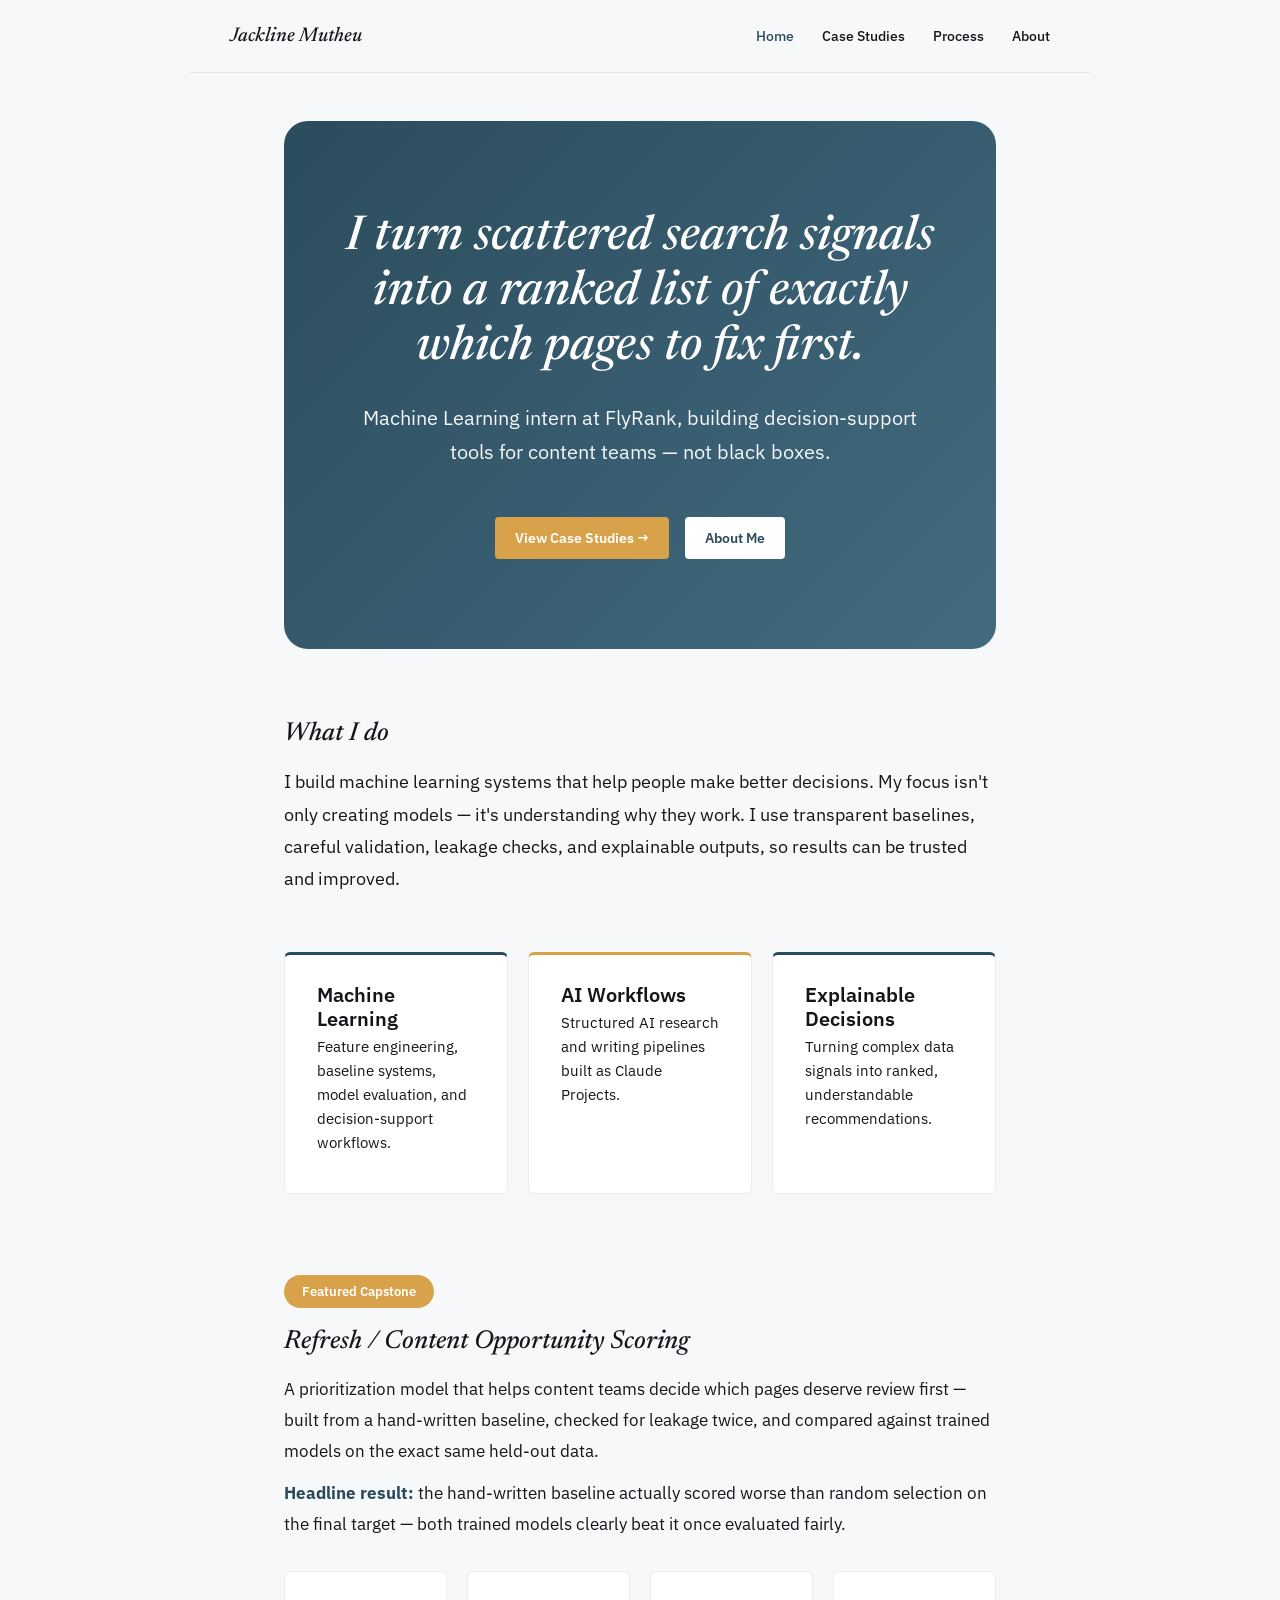
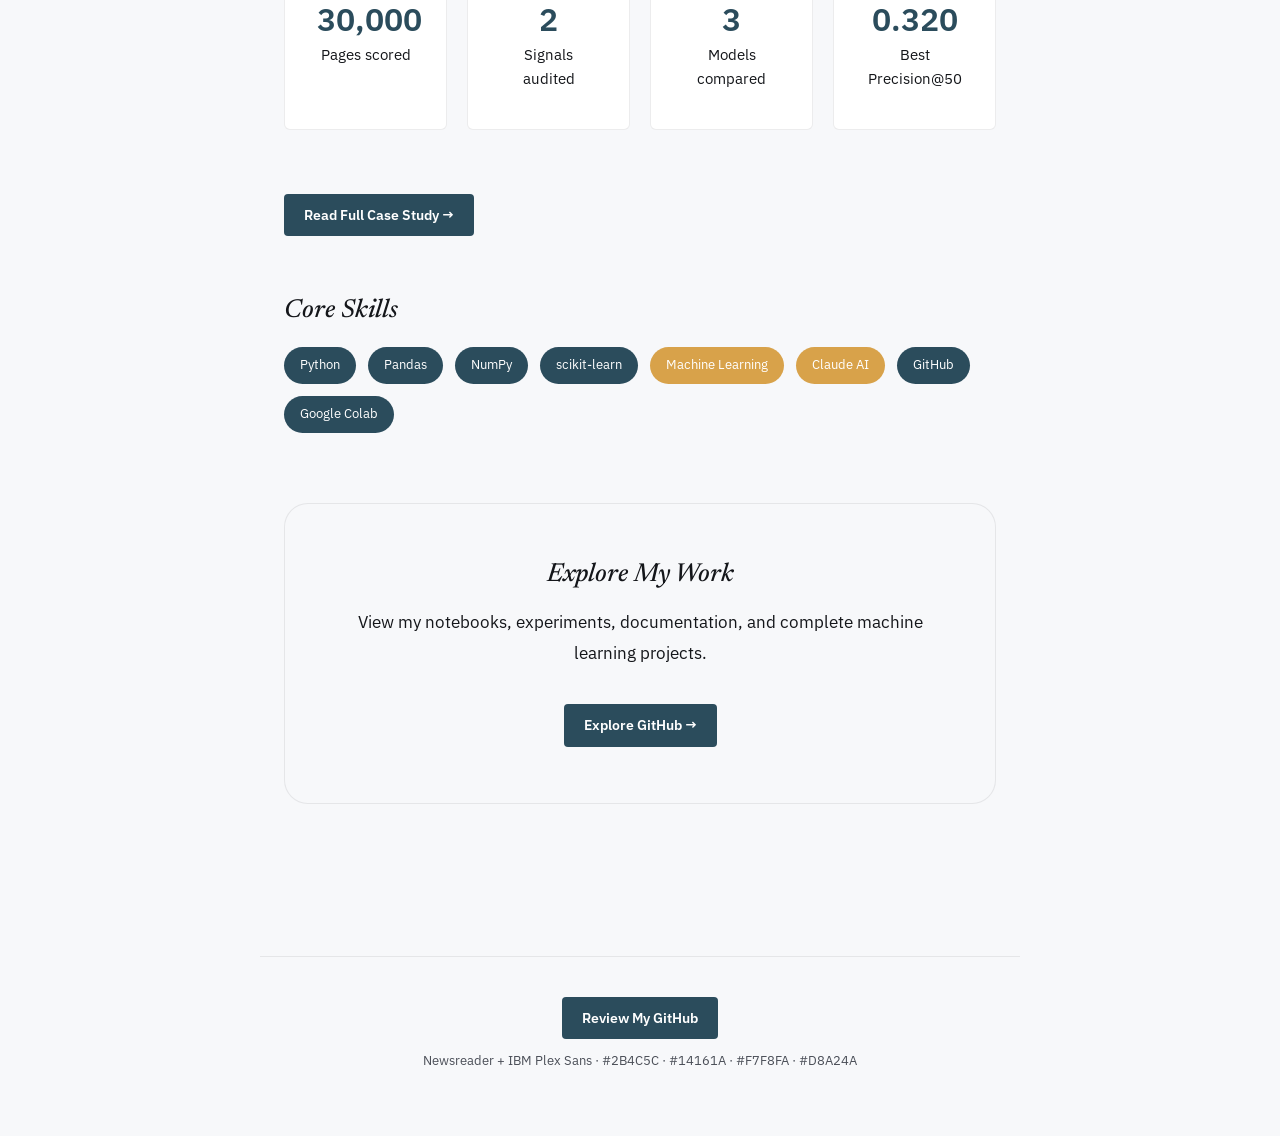
==== index.html @ f659bb79 "Update index.html" ====
<!DOCTYPE html>
<html lang="en">
<head>
<meta charset="UTF-8">
<meta name="viewport" content="width=device-width, initial-scale=1.0">
<title>Jackline Mutheu — Machine Learning Portfolio</title>
<link rel="icon" type="image/svg+xml" href="logo.svg">
<link rel="apple-touch-icon" href="apple-touch-icon.png">
<link rel="icon" type="image/png" sizes="32x32" href="favicon-32.png">
<link rel="preconnect" href="https://fonts.googleapis.com">
<link href="https://fonts.googleapis.com/css2?family=Newsreader:ital,opsz,wght@0,6..72,400;0,6..72,500;1,6..72,500&family=IBM+Plex+Sans:wght@400;500;600&display=swap" rel="stylesheet">
<link rel="stylesheet" href="style.css">
</head>
<body>

<nav>
  <a href="index.html" class="brand">Jackline Mutheu</a>
  <div class="links">
    <a href="index.html" class="active">Home</a>
    <a href="case-studies.html">Case Studies</a>
    <a href="process.html">Process</a>
    <a href="about.html">About</a>
  </div>
</nav>

<main>

  <!-- HERO -->
  <section style="background:linear-gradient(135deg,#2B4C5C,#436B80); color:white; padding:90px 60px; border-radius:24px; margin-bottom:70px; text-align:center;">
    <h1 style="font-size:48px; line-height:1.15; max-width:900px; margin:auto auto 24px; color:white;">
      I turn scattered search signals into a ranked list of exactly which pages to fix first.
    </h1>
    <p style="font-size:20px; line-height:1.7; max-width:700px; margin:auto; opacity:.95;">
      Machine Learning intern at FlyRank, building decision-support tools for content teams — not black boxes.
    </p>
    <div style="margin-top:40px;">
      <a href="case-studies.html" class="cta primary" style="margin-right:12px; background:var(--accent);">View Case Studies →</a>
      <a href="about.html" class="cta" style="background:white; color:var(--main); border-bottom:none; padding:10px 20px; border-radius:4px;">About Me</a>
    </div>
  </section>

  <section>
    <h2>What I do</h2>
    <p style="font-size: 18px; line-height:1.8;">I build machine learning systems that help people make better decisions. My focus isn't only creating models — it's understanding why they work. I use transparent baselines, careful validation, leakage checks, and explainable outputs, so results can be trusted and improved.</p>
  </section>

  <section>
    <div style="display:grid; grid-template-columns:repeat(auto-fit,minmax(220px,1fr)); gap:20px;">
      <div class="case" style="border-top:3px solid var(--main);">
        <h3>Machine Learning</h3>
        <p>Feature engineering, baseline systems, model evaluation, and decision-support workflows.</p>
      </div>
      <div class="case" style="border-top:3px solid var(--accent);">
        <h3>AI Workflows</h3>
        <p>Structured AI research and writing pipelines built as Claude Projects.</p>
      </div>
      <div class="case" style="border-top:3px solid var(--main);">
        <h3>Explainable Decisions</h3>
        <p>Turning complex data signals into ranked, understandable recommendations.</p>
      </div>
    </div>
  </section>

  <!-- FEATURED PROJECT -->
  <section style="margin-top:60px;">
    <span style="background:var(--accent); color:white; padding:8px 18px; border-radius:30px; font-weight:600; font-size:13px;">Featured Capstone</span>

    <h2 style="margin-top:24px;">Refresh / Content Opportunity Scoring</h2>

    <p style="font-size:17px; line-height:1.8;">A prioritization model that helps content teams decide which pages deserve review first — built from a hand-written baseline, checked for leakage twice, and compared against trained models on the exact same held-out data.</p>
    <p style="font-size:17px; line-height:1.8; margin-top:12px;"><strong style="color:var(--main);">Headline result:</strong> the hand-written baseline actually scored worse than random selection on the final target — both trained models clearly beat it once evaluated fairly.</p>

    <div style="display:grid; grid-template-columns:repeat(auto-fit,minmax(150px,1fr)); gap:20px; margin-top:32px;">
      <div class="case" style="text-align:center;">
        <h3 style="font-size:32px; color:var(--main);">30,000</h3>
        <p>Pages scored</p>
      </div>
      <div class="case" style="text-align:center;">
        <h3 style="font-size:32px; color:var(--main);">2</h3>
        <p>Signals audited</p>
      </div>
      <div class="case" style="text-align:center;">
        <h3 style="font-size:32px; color:var(--main);">3</h3>
        <p>Models compared</p>
      </div>
      <div class="case" style="text-align:center;">
        <h3 style="font-size:32px; color:var(--main);">0.320</h3>
        <p>Best Precision@50</p>
      </div>
    </div>

    <div style="margin-top:32px;">
      <a class="cta primary" href="case-studies.html#capstone">Read Full Case Study →</a>
    </div>
  </section>

  <!-- SKILLS -->
  <section style="margin-top:60px;">
    <h2>Core Skills</h2>
    <div style="display:flex; flex-wrap:wrap; gap:12px; margin-top:20px;">
      <span class="tag" style="background:var(--main); color:white; padding:8px 16px; border-radius:20px; font-size:13px;">Python</span>
      <span class="tag" style="background:var(--main); color:white; padding:8px 16px; border-radius:20px; font-size:13px;">Pandas</span>
      <span class="tag" style="background:var(--main); color:white; padding:8px 16px; border-radius:20px; font-size:13px;">NumPy</span>
      <span class="tag" style="background:var(--main); color:white; padding:8px 16px; border-radius:20px; font-size:13px;">scikit-learn</span>
      <span class="tag" style="background:var(--accent); color:white; padding:8px 16px; border-radius:20px; font-size:13px;">Machine Learning</span>
      <span class="tag" style="background:var(--accent); color:white; padding:8px 16px; border-radius:20px; font-size:13px;">Claude AI</span>
      <span class="tag" style="background:var(--main); color:white; padding:8px 16px; border-radius:20px; font-size:13px;">GitHub</span>
      <span class="tag" style="background:var(--main); color:white; padding:8px 16px; border-radius:20px; font-size:13px;">Google Colab</span>
    </div>
  </section>

  <!-- CTA -->
  <section style="margin-top:70px; padding:56px; text-align:center; background:var(--bg); border-radius:24px; border: 1px solid rgba(20,22,26,0.08);">
    <h2>Explore My Work</h2>
    <p style="font-size:17px; line-height:1.8; max-width:600px; margin:16px auto 0;">View my notebooks, experiments, documentation, and complete machine learning projects.</p>
    <div style="margin-top:28px;">
      <a class="cta primary" href="https://github.com/Jacky-gif310/flyrank-ml-internship" target="_blank" rel="noopener">Explore GitHub →</a>
    </div>
  </section>

</main>

<footer>
  <a class="cta primary" href="https://github.com/Jacky-gif310/flyrank-ml-internship" target="_blank" rel="noopener">Review My GitHub</a>
  <p class="style-note">Newsreader + IBM Plex Sans · #2B4C5C · #14161A · #F7F8FA · #D8A24A</p>
</footer>

</body>
</html>
---- style.css ----
:root {
  --main: #2B4C5C;
  --text: #14161A;
  --bg: #F7F8FA;
  --accent: #D8A24A;
}

* { box-sizing: border-box; margin: 0; padding: 0; }

body {
  background: var(--bg);
  color: var(--text);
  font-family: 'IBM Plex Sans', sans-serif;
  line-height: 1.6;
}

h1, h2, h3 {
  font-family: 'Newsreader', serif;
  font-style: italic;
  font-weight: 500;
  line-height: 1.2;
}

a { color: var(--main); }

/* --- Nav --- */
nav {
  display: flex;
  justify-content: space-between;
  align-items: center;
  padding: 20px 40px;
  border-bottom: 1px solid rgba(20,22,26,0.08);
  max-width: 900px;
  margin: 0 auto;
}

nav .brand {
  font-family: 'Newsreader', serif;
  font-style: italic;
  font-weight: 500;
  font-size: 20px;
  color: var(--text);
  text-decoration: none;
}

nav .links a {
  margin-left: 24px;
  text-decoration: none;
  color: var(--text);
  font-size: 14px;
  font-weight: 500;
}

nav .links a:hover, nav .links a.active { color: var(--main); }

/* --- Layout --- */
main { max-width: 760px; margin: 0 auto; padding: 48px 24px 96px; }

.hero {
  text-align: left;
  padding: 64px 0 32px;
  background-image: url('hero-texture-final.svg');
  background-repeat: no-repeat;
  background-position: bottom right;
  background-size: 480px auto;
}

.hero h1 { font-size: 38px; max-width: 620px; }

.hero .sub { color: var(--main); margin-top: 16px; font-size: 17px; max-width: 560px; }

section { margin-bottom: 56px; }

section h2 { font-size: 26px; margin-bottom: 16px; }

.case {
  background: white;
  border: 1px solid rgba(20,22,26,0.08);
  border-radius: 6px;
  padding: 28px 32px;
  margin-bottom: 24px;
}

.case h3 { font-size: 20px; font-style: normal; font-weight: 600; margin-bottom: 4px; color: var(--text); font-family: 'IBM Plex Sans', sans-serif; }

.case .tag {
  display: inline-block;
  font-size: 11px;
  text-transform: uppercase;
  letter-spacing: 0.05em;
  color: var(--main);
  font-weight: 600;
  margin-bottom: 12px;
}

.case p { margin-bottom: 10px; font-size: 15px; }

.case p strong { color: var(--main); }

.metrics-table {
  width: 100%;
  border-collapse: collapse;
  margin: 16px 0;
  font-size: 14px;
}

.metrics-table th, .metrics-table td {
  border: 1px solid rgba(20,22,26,0.12);
  padding: 8px 12px;
  text-align: left;
}

.metrics-table th { background: var(--bg); font-weight: 600; }

.cta {
  display: inline-block;
  margin-top: 8px;
  font-size: 14px;
  font-weight: 600;
  color: var(--main);
  text-decoration: none;
  border-bottom: 1px solid var(--accent);
  padding-bottom: 2px;
}

.cta.primary {
  background: var(--main);
  color: white;
  padding: 10px 20px;
  border-radius: 4px;
  border-bottom: none;
}

.cta.primary:hover { opacity: 0.9; }

.secondary-list { list-style: none; }
.secondary-list li {
  padding: 12px 0;
  border-bottom: 1px solid rgba(20,22,26,0.06);
  font-size: 15px;
}

figure { margin: 16px 0; }
figure img { width: 100%; border-radius: 4px; border: 1px solid rgba(20,22,26,0.1); }
figcaption { font-size: 12px; color: #4A4E57; margin-top: 6px; }

.icon-row { display: flex; gap: 24px; margin: 24px 0; }
.icon-row img { height: 40px; }

footer {
  max-width: 760px;
  margin: 0 auto;
  padding: 32px 24px 64px;
  border-top: 1px solid rgba(20,22,26,0.08);
  text-align: center;
}

footer .style-note {
  font-size: 13px;
  color: #4A4E57;
  margin-top: 12px;
}
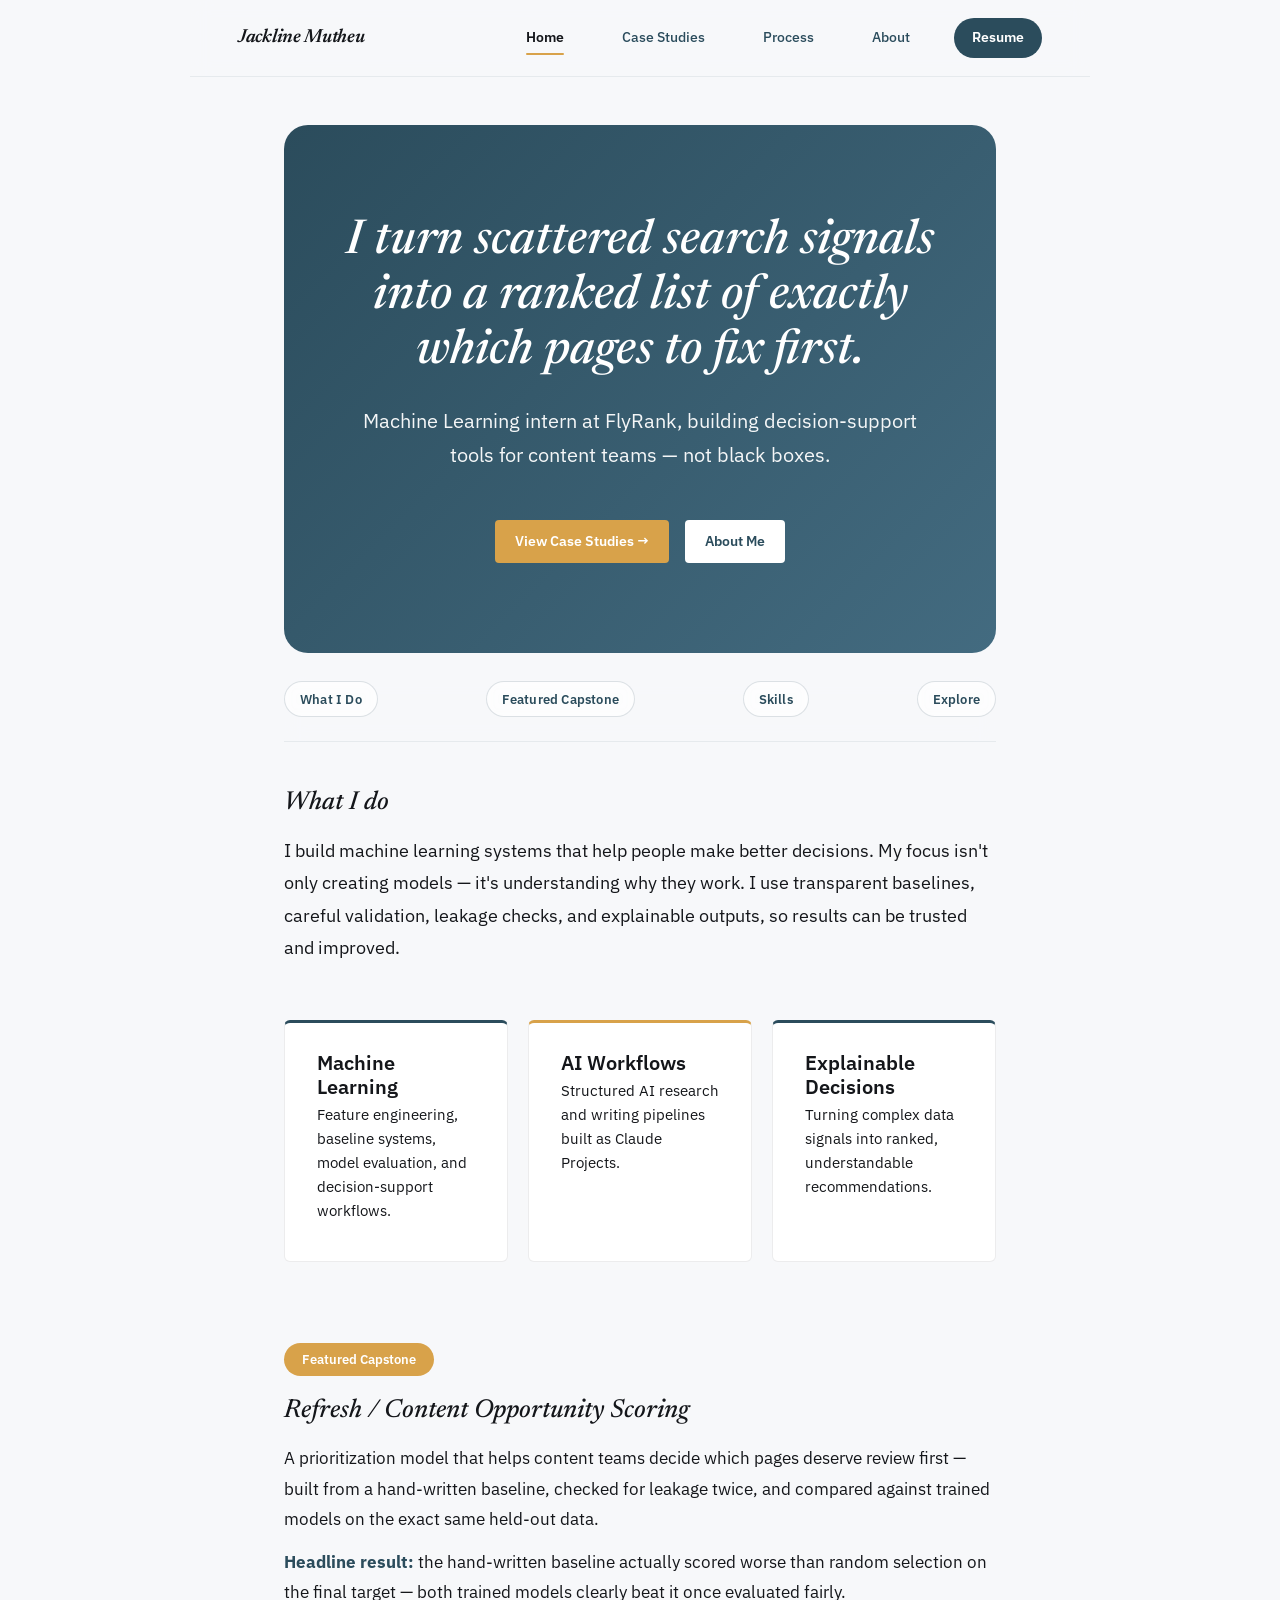
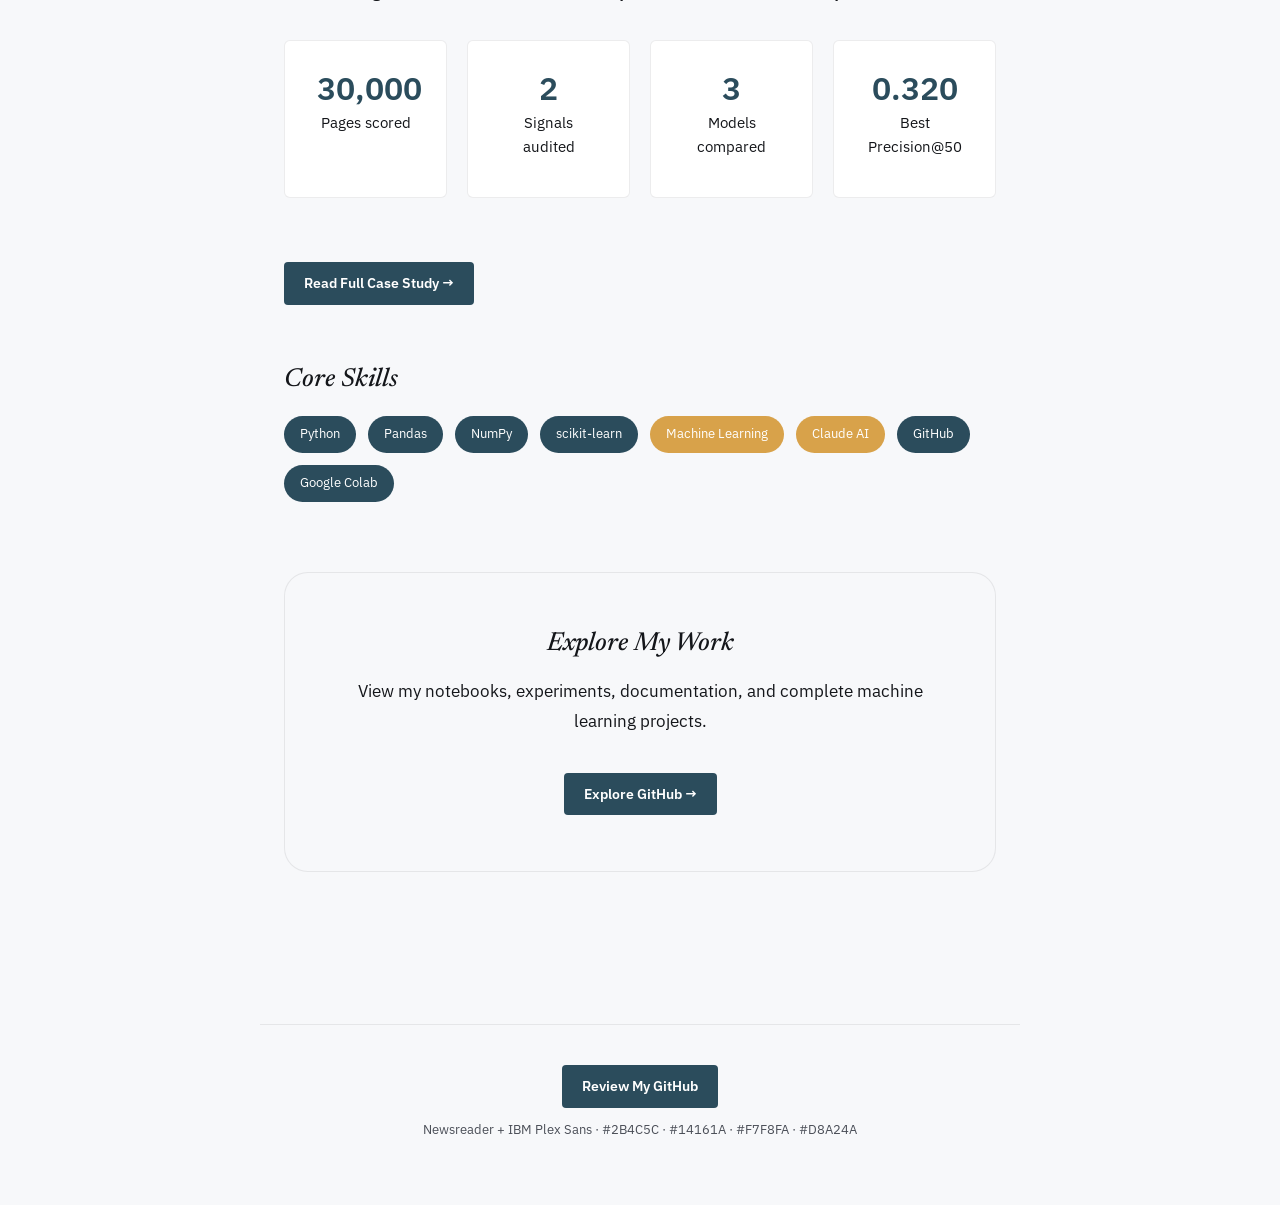
==== commit 3cc5efeb: "Update index.html" ====
--- a/index.html
+++ b/index.html
@@ -10,23 +10,235 @@
 <link rel="preconnect" href="https://fonts.googleapis.com">
 <link href="https://fonts.googleapis.com/css2?family=Newsreader:ital,opsz,wght@0,6..72,400;0,6..72,500;1,6..72,500&family=IBM+Plex+Sans:wght@400;500;600&display=swap" rel="stylesheet">
 <link rel="stylesheet" href="style.css">
+
+<style>
+
+/* ===== NAVIGATION ===== */
+
+nav {
+  position: sticky;
+  top: 0;
+  z-index: 100;
+  display: flex;
+  align-items: center;
+  justify-content: space-between;
+  padding: 18px 48px;
+  background: rgba(247,248,250,0.82);
+  backdrop-filter: blur(10px);
+  -webkit-backdrop-filter: blur(10px);
+  border-bottom: 1px solid rgba(43,76,92,0.08);
+}
+
+nav .brand {
+  font-family: 'Newsreader', serif;
+  font-size: 19px;
+  font-weight: 600;
+  letter-spacing: -0.3px;
+  color: #14161A;
+  text-decoration: none;
+}
+
+nav .links {
+  display: flex;
+  align-items: center;
+  gap: 6px;
+}
+
+nav .links a {
+  position: relative;
+  padding: 8px 14px;
+  font-family: 'IBM Plex Sans', sans-serif;
+  font-size: 13.5px;
+  font-weight: 500;
+  color: #2B4C5C;
+  text-decoration: none;
+  border-radius: 8px;
+  transition: background .18s ease, color .18s ease;
+}
+
+nav .links a:hover {
+  background: rgba(43,76,92,0.06);
+  color: #14161A;
+}
+
+nav .links a.active {
+  color: #14161A;
+  font-weight: 600;
+}
+
+nav .links a.active::after {
+  content: "";
+  position: absolute;
+  left: 14px;
+  right: 14px;
+  bottom: 2px;
+  height: 2px;
+  border-radius: 2px;
+  background: #D8A24A;
+}
+
+nav .nav-cta {
+  margin-left: 10px;
+  padding: 9px 18px !important;
+  background: #2B4C5C;
+  color: #ffffff !important;
+  font-weight: 600 !important;
+  border-radius: 999px !important;
+}
+
+nav .nav-cta:hover {
+  background: #1c3746;
+}
+
+/* mobile menu toggle (checkbox hack, no JS required) */
+.nav-toggle { display: none; }
+
+.nav-toggle-label {
+  display: none;
+  width: 22px;
+  height: 16px;
+  position: relative;
+  cursor: pointer;
+}
+
+.nav-toggle-label span,
+.nav-toggle-label span::before,
+.nav-toggle-label span::after {
+  position: absolute;
+  content: "";
+  width: 100%;
+  height: 2px;
+  background: #14161A;
+  border-radius: 2px;
+  transition: transform .2s ease, opacity .2s ease;
+}
+
+.nav-toggle-label span { top: 7px; }
+.nav-toggle-label span::before { top: -7px; }
+.nav-toggle-label span::after { top: 7px; }
+
+/* ===== IN-PAGE QUICK LINKS ===== */
+
+.quick-nav {
+  position: sticky;
+  top: 62px;
+  z-index: 90;
+  display: flex;
+  gap: 8px;
+  flex-wrap: wrap;
+  padding: 4px 0 24px;
+}
+
+.quick-nav a {
+  font-family: 'IBM Plex Sans', sans-serif;
+  font-size: 12.5px;
+  font-weight: 600;
+  letter-spacing: 0.2px;
+  color: #2B4C5C;
+  text-decoration: none;
+  padding: 7px 15px;
+  border-radius: 999px;
+  border: 1px solid rgba(43,76,92,0.16);
+  background: rgba(255,255,255,0.7);
+  backdrop-filter: blur(6px);
+  transition: background .18s ease, border-color .18s ease, color .18s ease;
+}
+
+.quick-nav a:hover {
+  background: #2B4C5C;
+  border-color: #2B4C5C;
+  color: #ffffff;
+}
+
+section[id] {
+  scroll-margin-top: 130px;
+}
+
+@media (max-width: 780px) {
+
+  nav {
+    padding: 16px 22px;
+  }
+
+  .nav-toggle-label {
+    display: block;
+  }
+
+  nav .links {
+    position: absolute;
+    top: 100%;
+    left: 0;
+    right: 0;
+    flex-direction: column;
+    align-items: stretch;
+    gap: 2px;
+    padding: 10px 16px 18px;
+    background: #F7F8FA;
+    border-bottom: 1px solid rgba(43,76,92,0.08);
+    max-height: 0;
+    overflow: hidden;
+    opacity: 0;
+    transition: max-height .25s ease, opacity .2s ease;
+  }
+
+  nav .links a {
+    padding: 12px 14px;
+  }
+
+  nav .nav-cta {
+    margin-left: 0;
+    text-align: center;
+  }
+
+  .nav-toggle:checked ~ .links {
+    max-height: 320px;
+    opacity: 1;
+  }
+
+  .nav-toggle:checked ~ .nav-toggle-label span {
+    background: transparent;
+  }
+
+  .nav-toggle:checked ~ .nav-toggle-label span::before {
+    top: 0;
+    transform: rotate(45deg);
+  }
+
+  .nav-toggle:checked ~ .nav-toggle-label span::after {
+    top: 0;
+    transform: rotate(-45deg);
+  }
+
+  .quick-nav {
+    position: static;
+  }
+
+}
+
+</style>
+
 </head>
 <body>
 
 <nav>
   <a href="index.html" class="brand">Jackline Mutheu</a>
+
+  <input type="checkbox" id="nav-toggle" class="nav-toggle">
+  <label for="nav-toggle" class="nav-toggle-label" aria-label="Toggle menu"><span></span></label>
+
   <div class="links">
     <a href="index.html" class="active">Home</a>
     <a href="case-studies.html">Case Studies</a>
     <a href="process.html">Process</a>
     <a href="about.html">About</a>
+    <a href="Jackline_Mutheu_CV.pdf" class="nav-cta" target="_blank" rel="noopener">Resume</a>
   </div>
 </nav>
 
 <main>
 
   <!-- HERO -->
-  <section style="background:linear-gradient(135deg,#2B4C5C,#436B80); color:white; padding:90px 60px; border-radius:24px; margin-bottom:70px; text-align:center;">
+  <section style="background:linear-gradient(135deg,#2B4C5C,#436B80); color:white; padding:90px 60px; border-radius:24px; margin-bottom:24px; text-align:center;">
     <h1 style="font-size:48px; line-height:1.15; max-width:900px; margin:auto auto 24px; color:white;">
       I turn scattered search signals into a ranked list of exactly which pages to fix first.
     </h1>
@@ -39,7 +251,15 @@
     </div>
   </section>
 
-  <section>
+  <!-- QUICK ACCESS -->
+  <nav class="quick-nav" aria-label="Section quick links" style="margin-bottom: 46px;">
+    <a href="#work">What I Do</a>
+    <a href="#capstone">Featured Capstone</a>
+    <a href="#skills">Skills</a>
+    <a href="#explore">Explore</a>
+  </nav>
+
+  <section id="work">
     <h2>What I do</h2>
     <p style="font-size: 18px; line-height:1.8;">I build machine learning systems that help people make better decisions. My focus isn't only creating models — it's understanding why they work. I use transparent baselines, careful validation, leakage checks, and explainable outputs, so results can be trusted and improved.</p>
   </section>
@@ -62,7 +282,7 @@
   </section>
 
   <!-- FEATURED PROJECT -->
-  <section style="margin-top:60px;">
+  <section id="capstone" style="margin-top:60px;">
     <span style="background:var(--accent); color:white; padding:8px 18px; border-radius:30px; font-weight:600; font-size:13px;">Featured Capstone</span>
 
     <h2 style="margin-top:24px;">Refresh / Content Opportunity Scoring</h2>
@@ -95,7 +315,7 @@
   </section>
 
   <!-- SKILLS -->
-  <section style="margin-top:60px;">
+  <section id="skills" style="margin-top:60px;">
     <h2>Core Skills</h2>
     <div style="display:flex; flex-wrap:wrap; gap:12px; margin-top:20px;">
       <span class="tag" style="background:var(--main); color:white; padding:8px 16px; border-radius:20px; font-size:13px;">Python</span>
@@ -110,7 +330,7 @@
   </section>
 
   <!-- CTA -->
-  <section style="margin-top:70px; padding:56px; text-align:center; background:var(--bg); border-radius:24px; border: 1px solid rgba(20,22,26,0.08);">
+  <section id="explore" style="margin-top:70px; padding:56px; text-align:center; background:var(--bg); border-radius:24px; border: 1px solid rgba(20,22,26,0.08);">
     <h2>Explore My Work</h2>
     <p style="font-size:17px; line-height:1.8; max-width:600px; margin:16px auto 0;">View my notebooks, experiments, documentation, and complete machine learning projects.</p>
     <div style="margin-top:28px;">
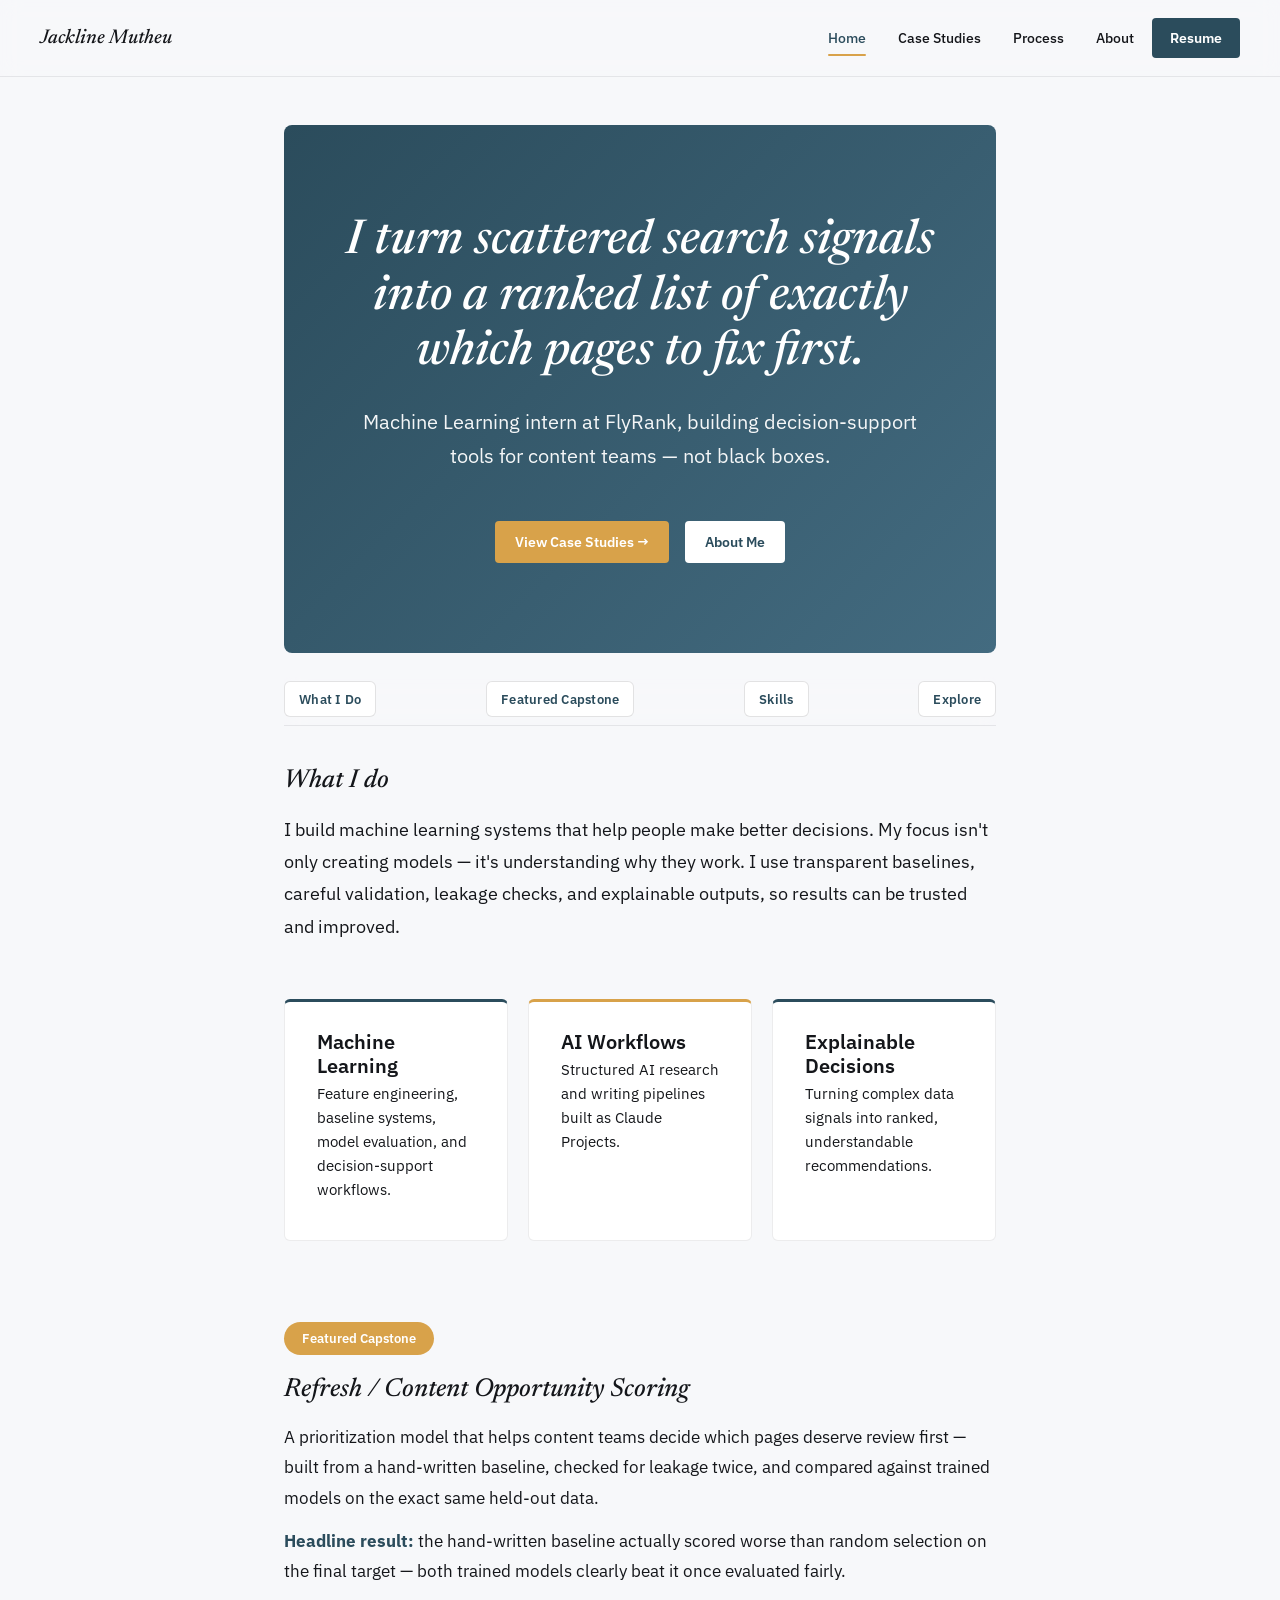
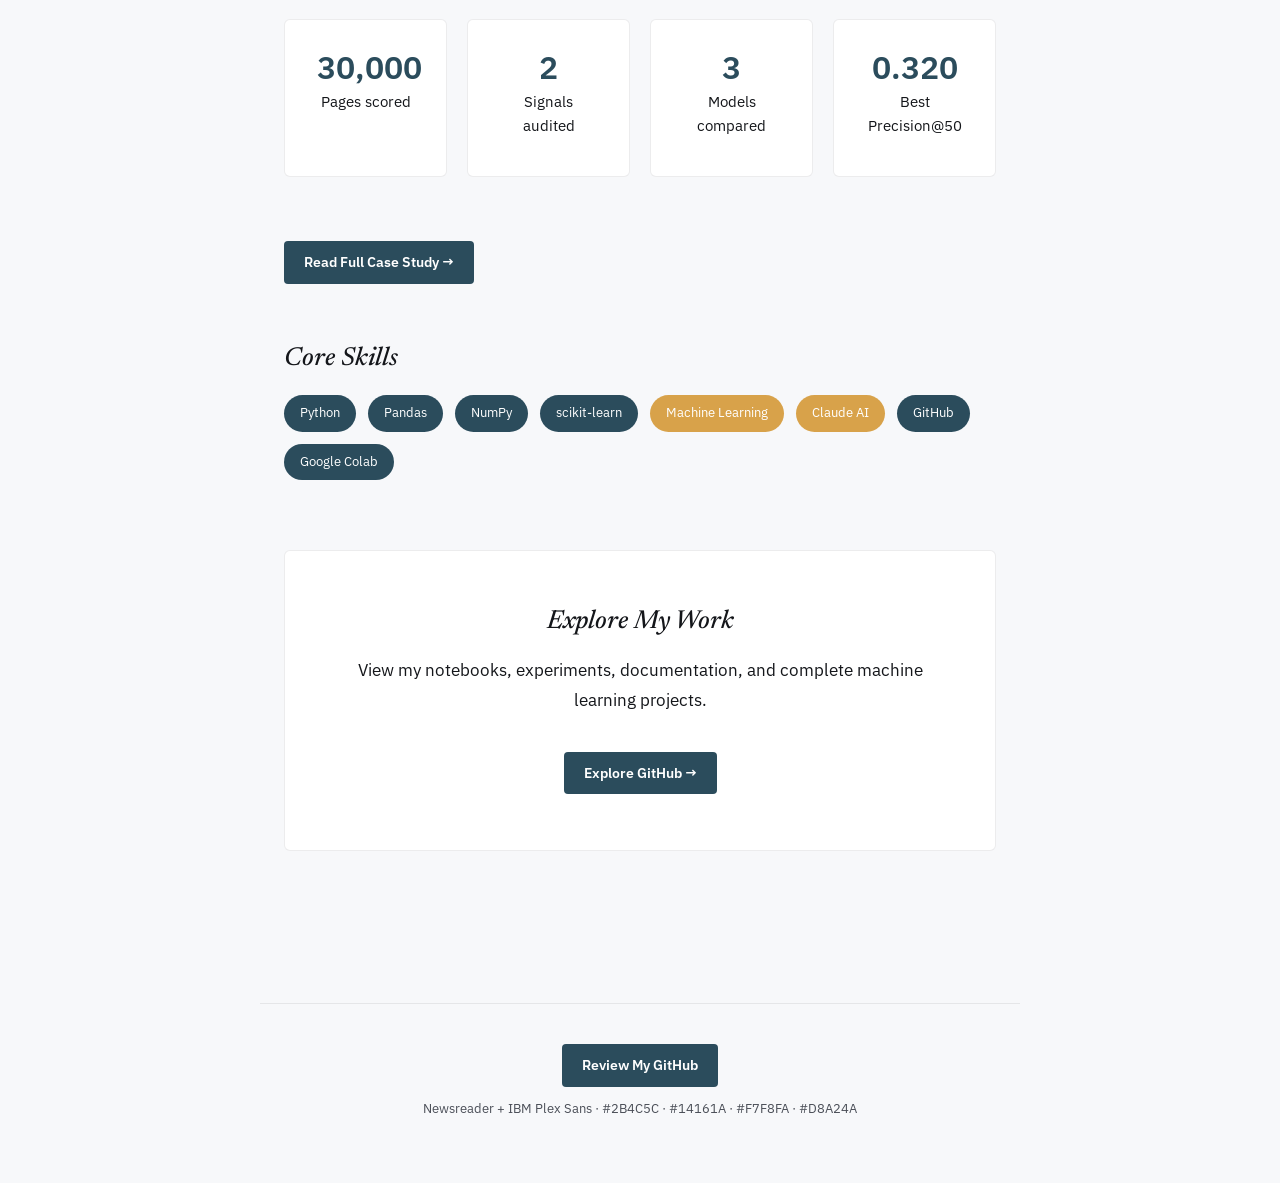
==== commit b38bb9ef: "Update index.html" ====
--- a/index.html
+++ b/index.html
@@ -10,213 +10,6 @@
 <link rel="preconnect" href="https://fonts.googleapis.com">
 <link href="https://fonts.googleapis.com/css2?family=Newsreader:ital,opsz,wght@0,6..72,400;0,6..72,500;1,6..72,500&family=IBM+Plex+Sans:wght@400;500;600&display=swap" rel="stylesheet">
 <link rel="stylesheet" href="style.css">
-
-<style>
-
-/* ===== NAVIGATION ===== */
-
-nav {
-  position: sticky;
-  top: 0;
-  z-index: 100;
-  display: flex;
-  align-items: center;
-  justify-content: space-between;
-  padding: 18px 48px;
-  background: rgba(247,248,250,0.82);
-  backdrop-filter: blur(10px);
-  -webkit-backdrop-filter: blur(10px);
-  border-bottom: 1px solid rgba(43,76,92,0.08);
-}
-
-nav .brand {
-  font-family: 'Newsreader', serif;
-  font-size: 19px;
-  font-weight: 600;
-  letter-spacing: -0.3px;
-  color: #14161A;
-  text-decoration: none;
-}
-
-nav .links {
-  display: flex;
-  align-items: center;
-  gap: 6px;
-}
-
-nav .links a {
-  position: relative;
-  padding: 8px 14px;
-  font-family: 'IBM Plex Sans', sans-serif;
-  font-size: 13.5px;
-  font-weight: 500;
-  color: #2B4C5C;
-  text-decoration: none;
-  border-radius: 8px;
-  transition: background .18s ease, color .18s ease;
-}
-
-nav .links a:hover {
-  background: rgba(43,76,92,0.06);
-  color: #14161A;
-}
-
-nav .links a.active {
-  color: #14161A;
-  font-weight: 600;
-}
-
-nav .links a.active::after {
-  content: "";
-  position: absolute;
-  left: 14px;
-  right: 14px;
-  bottom: 2px;
-  height: 2px;
-  border-radius: 2px;
-  background: #D8A24A;
-}
-
-nav .nav-cta {
-  margin-left: 10px;
-  padding: 9px 18px !important;
-  background: #2B4C5C;
-  color: #ffffff !important;
-  font-weight: 600 !important;
-  border-radius: 999px !important;
-}
-
-nav .nav-cta:hover {
-  background: #1c3746;
-}
-
-/* mobile menu toggle (checkbox hack, no JS required) */
-.nav-toggle { display: none; }
-
-.nav-toggle-label {
-  display: none;
-  width: 22px;
-  height: 16px;
-  position: relative;
-  cursor: pointer;
-}
-
-.nav-toggle-label span,
-.nav-toggle-label span::before,
-.nav-toggle-label span::after {
-  position: absolute;
-  content: "";
-  width: 100%;
-  height: 2px;
-  background: #14161A;
-  border-radius: 2px;
-  transition: transform .2s ease, opacity .2s ease;
-}
-
-.nav-toggle-label span { top: 7px; }
-.nav-toggle-label span::before { top: -7px; }
-.nav-toggle-label span::after { top: 7px; }
-
-/* ===== IN-PAGE QUICK LINKS ===== */
-
-.quick-nav {
-  position: sticky;
-  top: 62px;
-  z-index: 90;
-  display: flex;
-  gap: 8px;
-  flex-wrap: wrap;
-  padding: 4px 0 24px;
-}
-
-.quick-nav a {
-  font-family: 'IBM Plex Sans', sans-serif;
-  font-size: 12.5px;
-  font-weight: 600;
-  letter-spacing: 0.2px;
-  color: #2B4C5C;
-  text-decoration: none;
-  padding: 7px 15px;
-  border-radius: 999px;
-  border: 1px solid rgba(43,76,92,0.16);
-  background: rgba(255,255,255,0.7);
-  backdrop-filter: blur(6px);
-  transition: background .18s ease, border-color .18s ease, color .18s ease;
-}
-
-.quick-nav a:hover {
-  background: #2B4C5C;
-  border-color: #2B4C5C;
-  color: #ffffff;
-}
-
-section[id] {
-  scroll-margin-top: 130px;
-}
-
-@media (max-width: 780px) {
-
-  nav {
-    padding: 16px 22px;
-  }
-
-  .nav-toggle-label {
-    display: block;
-  }
-
-  nav .links {
-    position: absolute;
-    top: 100%;
-    left: 0;
-    right: 0;
-    flex-direction: column;
-    align-items: stretch;
-    gap: 2px;
-    padding: 10px 16px 18px;
-    background: #F7F8FA;
-    border-bottom: 1px solid rgba(43,76,92,0.08);
-    max-height: 0;
-    overflow: hidden;
-    opacity: 0;
-    transition: max-height .25s ease, opacity .2s ease;
-  }
-
-  nav .links a {
-    padding: 12px 14px;
-  }
-
-  nav .nav-cta {
-    margin-left: 0;
-    text-align: center;
-  }
-
-  .nav-toggle:checked ~ .links {
-    max-height: 320px;
-    opacity: 1;
-  }
-
-  .nav-toggle:checked ~ .nav-toggle-label span {
-    background: transparent;
-  }
-
-  .nav-toggle:checked ~ .nav-toggle-label span::before {
-    top: 0;
-    transform: rotate(45deg);
-  }
-
-  .nav-toggle:checked ~ .nav-toggle-label span::after {
-    top: 0;
-    transform: rotate(-45deg);
-  }
-
-  .quick-nav {
-    position: static;
-  }
-
-}
-
-</style>
-
 </head>
 <body>
 
@@ -238,11 +31,11 @@
 <main>
 
   <!-- HERO -->
-  <section style="background:linear-gradient(135deg,#2B4C5C,#436B80); color:white; padding:90px 60px; border-radius:24px; margin-bottom:24px; text-align:center;">
+  <section style="background:linear-gradient(135deg,#2B4C5C,#436B80); color:white; padding:90px 60px; border-radius:8px; margin-bottom:24px; text-align:center;">
     <h1 style="font-size:48px; line-height:1.15; max-width:900px; margin:auto auto 24px; color:white;">
       I turn scattered search signals into a ranked list of exactly which pages to fix first.
     </h1>
-    <p style="font-size:20px; line-height:1.7; max-width:700px; margin:auto; opacity:.95;">
+    <p style="font-family:'IBM Plex Sans',sans-serif; font-size:20px; line-height:1.7; max-width:700px; margin:auto; opacity:.95;">
       Machine Learning intern at FlyRank, building decision-support tools for content teams — not black boxes.
     </p>
     <div style="margin-top:40px;">
@@ -252,7 +45,7 @@
   </section>
 
   <!-- QUICK ACCESS -->
-  <nav class="quick-nav" aria-label="Section quick links" style="margin-bottom: 46px;">
+  <nav class="quick-nav" aria-label="Section quick links" style="margin-bottom: 40px;">
     <a href="#work">What I Do</a>
     <a href="#capstone">Featured Capstone</a>
     <a href="#skills">Skills</a>
@@ -261,7 +54,7 @@
 
   <section id="work">
     <h2>What I do</h2>
-    <p style="font-size: 18px; line-height:1.8;">I build machine learning systems that help people make better decisions. My focus isn't only creating models — it's understanding why they work. I use transparent baselines, careful validation, leakage checks, and explainable outputs, so results can be trusted and improved.</p>
+    <p style="font-family:'IBM Plex Sans',sans-serif; font-size: 18px; line-height:1.8;">I build machine learning systems that help people make better decisions. My focus isn't only creating models — it's understanding why they work. I use transparent baselines, careful validation, leakage checks, and explainable outputs, so results can be trusted and improved.</p>
   </section>
 
   <section>
@@ -283,29 +76,29 @@
 
   <!-- FEATURED PROJECT -->
   <section id="capstone" style="margin-top:60px;">
-    <span style="background:var(--accent); color:white; padding:8px 18px; border-radius:30px; font-weight:600; font-size:13px;">Featured Capstone</span>
+    <span style="background:var(--accent); color:white; padding:8px 18px; border-radius:30px; font-weight:600; font-size:13px; font-family:'IBM Plex Sans',sans-serif;">Featured Capstone</span>
 
     <h2 style="margin-top:24px;">Refresh / Content Opportunity Scoring</h2>
 
-    <p style="font-size:17px; line-height:1.8;">A prioritization model that helps content teams decide which pages deserve review first — built from a hand-written baseline, checked for leakage twice, and compared against trained models on the exact same held-out data.</p>
-    <p style="font-size:17px; line-height:1.8; margin-top:12px;"><strong style="color:var(--main);">Headline result:</strong> the hand-written baseline actually scored worse than random selection on the final target — both trained models clearly beat it once evaluated fairly.</p>
+    <p style="font-family:'IBM Plex Sans',sans-serif; font-size:17px; line-height:1.8;">A prioritization model that helps content teams decide which pages deserve review first — built from a hand-written baseline, checked for leakage twice, and compared against trained models on the exact same held-out data.</p>
+    <p style="font-family:'IBM Plex Sans',sans-serif; font-size:17px; line-height:1.8; margin-top:12px;"><strong style="color:var(--main);">Headline result:</strong> the hand-written baseline actually scored worse than random selection on the final target — both trained models clearly beat it once evaluated fairly.</p>
 
     <div style="display:grid; grid-template-columns:repeat(auto-fit,minmax(150px,1fr)); gap:20px; margin-top:32px;">
       <div class="case" style="text-align:center;">
-        <h3 style="font-size:32px; color:var(--main);">30,000</h3>
-        <p>Pages scored</p>
+        <h3 style="font-size:32px; font-style:normal; color:var(--main);">30,000</h3>
+        <p style="font-family:'IBM Plex Sans',sans-serif;">Pages scored</p>
       </div>
       <div class="case" style="text-align:center;">
-        <h3 style="font-size:32px; color:var(--main);">2</h3>
-        <p>Signals audited</p>
+        <h3 style="font-size:32px; font-style:normal; color:var(--main);">2</h3>
+        <p style="font-family:'IBM Plex Sans',sans-serif;">Signals audited</p>
       </div>
       <div class="case" style="text-align:center;">
-        <h3 style="font-size:32px; color:var(--main);">3</h3>
-        <p>Models compared</p>
+        <h3 style="font-size:32px; font-style:normal; color:var(--main);">3</h3>
+        <p style="font-family:'IBM Plex Sans',sans-serif;">Models compared</p>
       </div>
       <div class="case" style="text-align:center;">
-        <h3 style="font-size:32px; color:var(--main);">0.320</h3>
-        <p>Best Precision@50</p>
+        <h3 style="font-size:32px; font-style:normal; color:var(--main);">0.320</h3>
+        <p style="font-family:'IBM Plex Sans',sans-serif;">Best Precision@50</p>
       </div>
     </div>
 
@@ -317,7 +110,7 @@
   <!-- SKILLS -->
   <section id="skills" style="margin-top:60px;">
     <h2>Core Skills</h2>
-    <div style="display:flex; flex-wrap:wrap; gap:12px; margin-top:20px;">
+    <div style="display:flex; flex-wrap:wrap; gap:12px; margin-top:20px; font-family:'IBM Plex Sans',sans-serif;">
       <span class="tag" style="background:var(--main); color:white; padding:8px 16px; border-radius:20px; font-size:13px;">Python</span>
       <span class="tag" style="background:var(--main); color:white; padding:8px 16px; border-radius:20px; font-size:13px;">Pandas</span>
       <span class="tag" style="background:var(--main); color:white; padding:8px 16px; border-radius:20px; font-size:13px;">NumPy</span>
@@ -330,9 +123,9 @@
   </section>
 
   <!-- CTA -->
-  <section id="explore" style="margin-top:70px; padding:56px; text-align:center; background:var(--bg); border-radius:24px; border: 1px solid rgba(20,22,26,0.08);">
+  <section id="explore" style="margin-top:70px; padding:56px; text-align:center; background:white; border-radius:6px; border: 1px solid rgba(20,22,26,0.08);">
     <h2>Explore My Work</h2>
-    <p style="font-size:17px; line-height:1.8; max-width:600px; margin:16px auto 0;">View my notebooks, experiments, documentation, and complete machine learning projects.</p>
+    <p style="font-family:'IBM Plex Sans',sans-serif; font-size:17px; line-height:1.8; max-width:600px; margin:16px auto 0;">View my notebooks, experiments, documentation, and complete machine learning projects.</p>
     <div style="margin-top:28px;">
       <a class="cta primary" href="https://github.com/Jacky-gif310/flyrank-ml-internship" target="_blank" rel="noopener">Explore GitHub →</a>
     </div>
--- a/style.css
+++ b/style.css
@@ -4,36 +4,36 @@
   --bg: #F7F8FA;
   --accent: #D8A24A;
 }
-
 * { box-sizing: border-box; margin: 0; padding: 0; }
-
 body {
   background: var(--bg);
   color: var(--text);
   font-family: 'IBM Plex Sans', sans-serif;
   line-height: 1.6;
 }
-
 h1, h2, h3 {
   font-family: 'Newsreader', serif;
   font-style: italic;
   font-weight: 500;
   line-height: 1.2;
 }
-
 a { color: var(--main); }
 
 /* --- Nav --- */
 nav {
+  position: sticky;
+  top: 0;
+  z-index: 100;
   display: flex;
   justify-content: space-between;
   align-items: center;
-  padding: 20px 40px;
+  gap: 24px;
+  padding: 18px 40px;
+  background: rgba(247,248,250,0.88);
+  backdrop-filter: blur(10px);
+  -webkit-backdrop-filter: blur(10px);
   border-bottom: 1px solid rgba(20,22,26,0.08);
-  max-width: 900px;
-  margin: 0 auto;
-}
-
+}
 nav .brand {
   font-family: 'Newsreader', serif;
   font-style: italic;
@@ -41,21 +41,129 @@
   font-size: 20px;
   color: var(--text);
   text-decoration: none;
-}
-
+  white-space: nowrap;
+}
+nav .links {
+  display: flex;
+  align-items: center;
+  gap: 4px;
+}
 nav .links a {
-  margin-left: 24px;
+  position: relative;
+  margin-left: 0;
+  padding: 8px 14px;
   text-decoration: none;
   color: var(--text);
   font-size: 14px;
   font-weight: 500;
-}
-
-nav .links a:hover, nav .links a.active { color: var(--main); }
+  border-radius: 6px;
+  transition: background .18s ease, color .18s ease;
+}
+nav .links a:hover { background: rgba(43,76,92,0.07); color: var(--main); }
+nav .links a.active { color: var(--main); }
+nav .links a.active::after {
+  content: "";
+  position: absolute;
+  left: 14px;
+  right: 14px;
+  bottom: 1px;
+  height: 2px;
+  border-radius: 2px;
+  background: var(--accent);
+}
+nav .nav-cta {
+  margin-left: 6px;
+  padding: 9px 18px !important;
+  background: var(--main);
+  color: white !important;
+  font-weight: 600 !important;
+  border-radius: 4px !important;
+}
+nav .nav-cta:hover { opacity: 0.88; }
+nav .nav-cta.active::after { display: none; }
+
+/* mobile nav toggle — CSS-only, no JS */
+.nav-toggle { display: none; }
+.nav-toggle-label {
+  display: none;
+  width: 22px;
+  height: 16px;
+  position: relative;
+  cursor: pointer;
+}
+.nav-toggle-label span,
+.nav-toggle-label span::before,
+.nav-toggle-label span::after {
+  position: absolute;
+  content: "";
+  width: 100%;
+  height: 2px;
+  background: var(--text);
+  border-radius: 2px;
+  transition: transform .2s ease, opacity .2s ease;
+}
+.nav-toggle-label span { top: 7px; }
+.nav-toggle-label span::before { top: -7px; }
+.nav-toggle-label span::after { top: 7px; }
+
+@media (max-width: 780px) {
+  nav { padding: 16px 20px; }
+  .nav-toggle-label { display: block; }
+  nav .links {
+    position: absolute;
+    top: 100%;
+    left: 0;
+    right: 0;
+    flex-direction: column;
+    align-items: stretch;
+    gap: 2px;
+    padding: 10px 20px 18px;
+    background: var(--bg);
+    border-bottom: 1px solid rgba(20,22,26,0.08);
+    max-height: 0;
+    overflow: hidden;
+    opacity: 0;
+    transition: max-height .25s ease, opacity .2s ease;
+  }
+  nav .links a { padding: 12px 14px; }
+  nav .nav-cta { margin-left: 0; text-align: center; }
+  .nav-toggle:checked ~ .links { max-height: 320px; opacity: 1; }
+  .nav-toggle:checked ~ .nav-toggle-label span { background: transparent; }
+  .nav-toggle:checked ~ .nav-toggle-label span::before { top: 0; transform: rotate(45deg); }
+  .nav-toggle:checked ~ .nav-toggle-label span::after { top: 0; transform: rotate(-45deg); }
+}
+
+/* --- In-page quick links --- */
+.quick-nav {
+  position: sticky;
+  top: 61px;
+  z-index: 90;
+  display: flex;
+  flex-wrap: wrap;
+  gap: 8px;
+  padding: 4px 0 8px;
+}
+.quick-nav a {
+  font-size: 12.5px;
+  font-weight: 600;
+  letter-spacing: 0.02em;
+  color: var(--main);
+  text-decoration: none;
+  padding: 7px 14px;
+  border-radius: 6px;
+  border: 1px solid rgba(20,22,26,0.12);
+  background: white;
+  transition: background .18s ease, border-color .18s ease, color .18s ease;
+}
+.quick-nav a:hover {
+  background: var(--main);
+  border-color: var(--main);
+  color: white;
+}
+section[id] { scroll-margin-top: 96px; }
 
 /* --- Layout --- */
 main { max-width: 760px; margin: 0 auto; padding: 48px 24px 96px; }
-
 .hero {
   text-align: left;
   padding: 64px 0 32px;
@@ -64,15 +172,10 @@
   background-position: bottom right;
   background-size: 480px auto;
 }
-
 .hero h1 { font-size: 38px; max-width: 620px; }
-
 .hero .sub { color: var(--main); margin-top: 16px; font-size: 17px; max-width: 560px; }
-
 section { margin-bottom: 56px; }
-
 section h2 { font-size: 26px; margin-bottom: 16px; }
-
 .case {
   background: white;
   border: 1px solid rgba(20,22,26,0.08);
@@ -80,9 +183,7 @@
   padding: 28px 32px;
   margin-bottom: 24px;
 }
-
 .case h3 { font-size: 20px; font-style: normal; font-weight: 600; margin-bottom: 4px; color: var(--text); font-family: 'IBM Plex Sans', sans-serif; }
-
 .case .tag {
   display: inline-block;
   font-size: 11px;
@@ -92,26 +193,20 @@
   font-weight: 600;
   margin-bottom: 12px;
 }
-
 .case p { margin-bottom: 10px; font-size: 15px; }
-
 .case p strong { color: var(--main); }
-
 .metrics-table {
   width: 100%;
   border-collapse: collapse;
   margin: 16px 0;
   font-size: 14px;
 }
-
 .metrics-table th, .metrics-table td {
   border: 1px solid rgba(20,22,26,0.12);
   padding: 8px 12px;
   text-align: left;
 }
-
 .metrics-table th { background: var(--bg); font-weight: 600; }
-
 .cta {
   display: inline-block;
   margin-top: 8px;
@@ -122,7 +217,6 @@
   border-bottom: 1px solid var(--accent);
   padding-bottom: 2px;
 }
-
 .cta.primary {
   background: var(--main);
   color: white;
@@ -130,23 +224,18 @@
   border-radius: 4px;
   border-bottom: none;
 }
-
 .cta.primary:hover { opacity: 0.9; }
-
 .secondary-list { list-style: none; }
 .secondary-list li {
   padding: 12px 0;
   border-bottom: 1px solid rgba(20,22,26,0.06);
   font-size: 15px;
 }
-
 figure { margin: 16px 0; }
 figure img { width: 100%; border-radius: 4px; border: 1px solid rgba(20,22,26,0.1); }
 figcaption { font-size: 12px; color: #4A4E57; margin-top: 6px; }
-
 .icon-row { display: flex; gap: 24px; margin: 24px 0; }
 .icon-row img { height: 40px; }
-
 footer {
   max-width: 760px;
   margin: 0 auto;
@@ -154,7 +243,6 @@
   border-top: 1px solid rgba(20,22,26,0.08);
   text-align: center;
 }
-
 footer .style-note {
   font-size: 13px;
   color: #4A4E57;
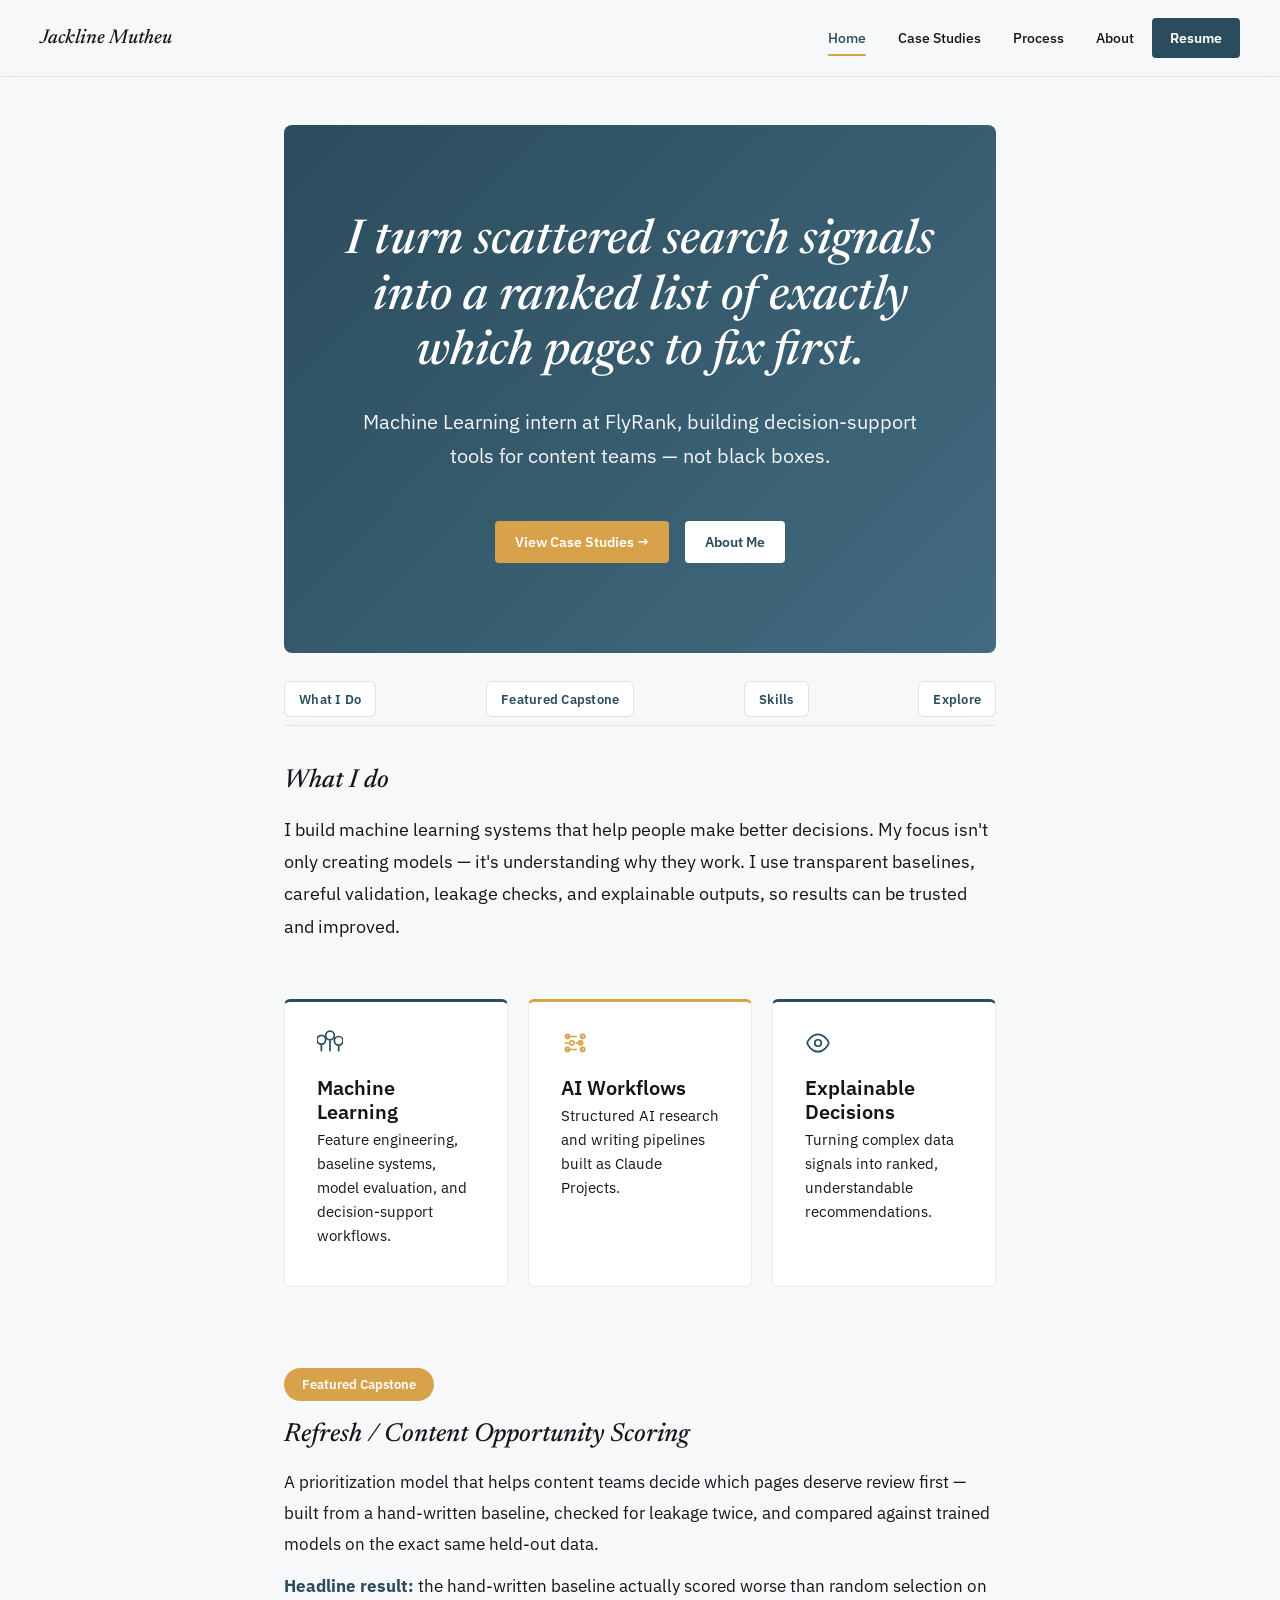
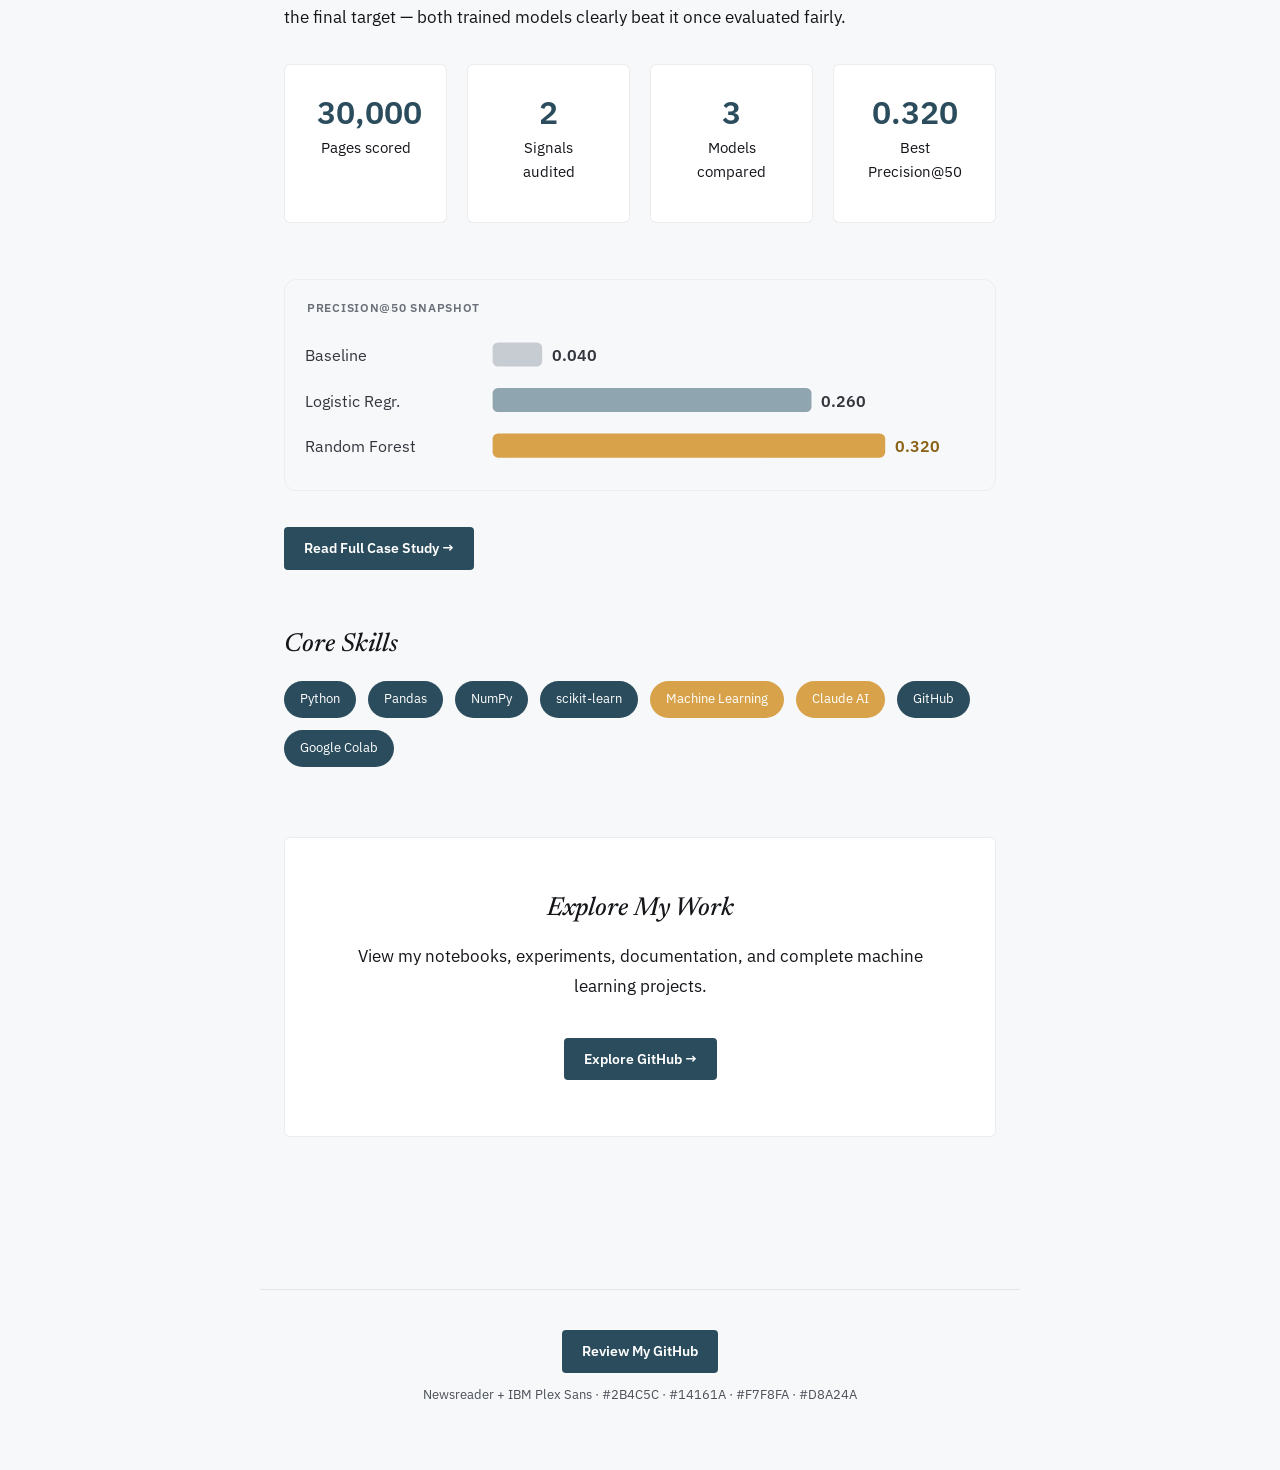
==== commit c94a1793: "Update index.html" ====
--- a/index.html
+++ b/index.html
@@ -4,12 +4,60 @@
 <meta charset="UTF-8">
 <meta name="viewport" content="width=device-width, initial-scale=1.0">
 <title>Jackline Mutheu — Machine Learning Portfolio</title>
+<meta name="description" content="Jackline Mutheu — Machine Learning intern at FlyRank, building decision-support models with documented baselines, leakage checks, and honest validation.">
+<meta property="og:title" content="Jackline Mutheu — Machine Learning Portfolio">
+<meta property="og:description" content="Decision-support ML models built on real search-performance data, with honest baselines and documented limitations.">
+<meta property="og:image" content="https://jacky-gif310.github.io/jackline-portfolio/social-preview.png">
+<meta property="og:type" content="website">
+<meta property="og:url" content="https://jacky-gif310.github.io/jackline-portfolio/">
+<meta name="twitter:card" content="summary_large_image">
 <link rel="icon" type="image/svg+xml" href="logo.svg">
 <link rel="apple-touch-icon" href="apple-touch-icon.png">
 <link rel="icon" type="image/png" sizes="32x32" href="favicon-32.png">
 <link rel="preconnect" href="https://fonts.googleapis.com">
 <link href="https://fonts.googleapis.com/css2?family=Newsreader:ital,opsz,wght@0,6..72,400;0,6..72,500;1,6..72,500&family=IBM+Plex+Sans:wght@400;500;600&display=swap" rel="stylesheet">
 <link rel="stylesheet" href="style.css">
+<style>
+  /* ---- Homepage enhancements: card icons + capstone snapshot chart ---- */
+
+  .home-icon {
+    width: 26px;
+    height: 26px;
+    margin-bottom: 12px;
+  }
+  .home-icon path, .home-icon circle, .home-icon rect {
+    fill: none;
+    stroke-width: 1.6;
+    stroke-linecap: round;
+    stroke-linejoin: round;
+  }
+
+  .stat-card {
+    transition: transform .15s ease, box-shadow .15s ease;
+  }
+  .stat-card:hover {
+    transform: translateY(-3px);
+    box-shadow: 0 10px 26px rgba(43,76,92,0.10);
+  }
+
+  .snapshot-wrap {
+    margin-top: 32px;
+    padding: 18px 20px 14px;
+    background: #F7F8FA;
+    border-radius: 12px;
+    border: 1px solid #ECEEF1;
+  }
+  .snapshot-label {
+    font-family: 'IBM Plex Sans', sans-serif;
+    font-size: 12px;
+    font-weight: 600;
+    letter-spacing: 0.06em;
+    text-transform: uppercase;
+    color: #6B7078;
+    margin: 0 0 12px 2px;
+  }
+  .snapshot-wrap svg { width: 100%; height: auto; display: block; }
+</style>
 </head>
 <body>
 
@@ -59,15 +107,18 @@
 
   <section>
     <div style="display:grid; grid-template-columns:repeat(auto-fit,minmax(220px,1fr)); gap:20px;">
-      <div class="case" style="border-top:3px solid var(--main);">
+      <div class="case stat-card" style="border-top:3px solid var(--main);">
+        <svg class="home-icon" viewBox="0 0 24 24"><path d="M4 19V13M4 13a4 4 0 100-8 4 4 0 000 8zM12 19V9M12 9a4 4 0 100-8 4 4 0 000 8zM20 19v-5M20 14a4 4 0 100-8 4 4 0 000 8z" stroke="#2B4C5C"/></svg>
         <h3>Machine Learning</h3>
         <p>Feature engineering, baseline systems, model evaluation, and decision-support workflows.</p>
       </div>
-      <div class="case" style="border-top:3px solid var(--accent);">
+      <div class="case stat-card" style="border-top:3px solid var(--accent);">
+        <svg class="home-icon" viewBox="0 0 24 24"><path d="M4 6h10M4 6a2 2 0 100-.01M18 6a2 2 0 100-.01M20 6h-2M4 12h4M8 12a2 2 0 100-.01M20 12h-6M16 12a2 2 0 100-.01M4 18h10M4 18a2 2 0 100-.01M18 18a2 2 0 100-.01M20 18h-2" stroke="#D8A24A"/></svg>
         <h3>AI Workflows</h3>
         <p>Structured AI research and writing pipelines built as Claude Projects.</p>
       </div>
-      <div class="case" style="border-top:3px solid var(--main);">
+      <div class="case stat-card" style="border-top:3px solid var(--main);">
+        <svg class="home-icon" viewBox="0 0 24 24"><path d="M12 4C6.5 4 2.7 9.6 2 12c.7 2.4 4.5 8 10 8s9.3-5.6 10-8c-.7-2.4-4.5-8-10-8z" stroke="#2B4C5C"/><circle cx="12" cy="12" r="3" stroke="#2B4C5C"/></svg>
         <h3>Explainable Decisions</h3>
         <p>Turning complex data signals into ranked, understandable recommendations.</p>
       </div>
@@ -84,25 +135,42 @@
     <p style="font-family:'IBM Plex Sans',sans-serif; font-size:17px; line-height:1.8; margin-top:12px;"><strong style="color:var(--main);">Headline result:</strong> the hand-written baseline actually scored worse than random selection on the final target — both trained models clearly beat it once evaluated fairly.</p>
 
     <div style="display:grid; grid-template-columns:repeat(auto-fit,minmax(150px,1fr)); gap:20px; margin-top:32px;">
-      <div class="case" style="text-align:center;">
+      <div class="case stat-card" style="text-align:center;">
         <h3 style="font-size:32px; font-style:normal; color:var(--main);">30,000</h3>
         <p style="font-family:'IBM Plex Sans',sans-serif;">Pages scored</p>
       </div>
-      <div class="case" style="text-align:center;">
+      <div class="case stat-card" style="text-align:center;">
         <h3 style="font-size:32px; font-style:normal; color:var(--main);">2</h3>
         <p style="font-family:'IBM Plex Sans',sans-serif;">Signals audited</p>
       </div>
-      <div class="case" style="text-align:center;">
+      <div class="case stat-card" style="text-align:center;">
         <h3 style="font-size:32px; font-style:normal; color:var(--main);">3</h3>
         <p style="font-family:'IBM Plex Sans',sans-serif;">Models compared</p>
       </div>
-      <div class="case" style="text-align:center;">
+      <div class="case stat-card" style="text-align:center;">
         <h3 style="font-size:32px; font-style:normal; color:var(--main);">0.320</h3>
         <p style="font-family:'IBM Plex Sans',sans-serif;">Best Precision@50</p>
       </div>
     </div>
 
-    <div style="margin-top:32px;">
+    <div class="snapshot-wrap">
+      <p class="snapshot-label">Precision@50 snapshot</p>
+      <svg viewBox="0 0 500 110" xmlns="http://www.w3.org/2000/svg" role="img" aria-label="Bar chart: Precision at 50 — hand-written baseline 0.040, Logistic Regression 0.260, Random Forest 0.320">
+        <text x="0" y="24" font-family="IBM Plex Sans, sans-serif" font-size="12" fill="#33363D">Baseline</text>
+        <rect x="140" y="10" width="37" height="18" rx="4" fill="#C7CCD3"></rect>
+        <text x="184" y="24" font-family="IBM Plex Sans, sans-serif" font-size="12" font-weight="600" fill="#33363D">0.040</text>
+
+        <text x="0" y="58" font-family="IBM Plex Sans, sans-serif" font-size="12" fill="#33363D">Logistic Regr.</text>
+        <rect x="140" y="44" width="238" height="18" rx="4" fill="#8FA6B0"></rect>
+        <text x="385" y="58" font-family="IBM Plex Sans, sans-serif" font-size="12" font-weight="600" fill="#33363D">0.260</text>
+
+        <text x="0" y="92" font-family="IBM Plex Sans, sans-serif" font-size="12" fill="#33363D">Random Forest</text>
+        <rect x="140" y="78" width="293" height="18" rx="4" fill="#D8A24A"></rect>
+        <text x="440" y="92" font-family="IBM Plex Sans, sans-serif" font-size="12" font-weight="600" fill="#8A6116">0.320</text>
+      </svg>
+    </div>
+
+    <div style="margin-top:28px;">
       <a class="cta primary" href="case-studies.html#capstone">Read Full Case Study →</a>
     </div>
   </section>
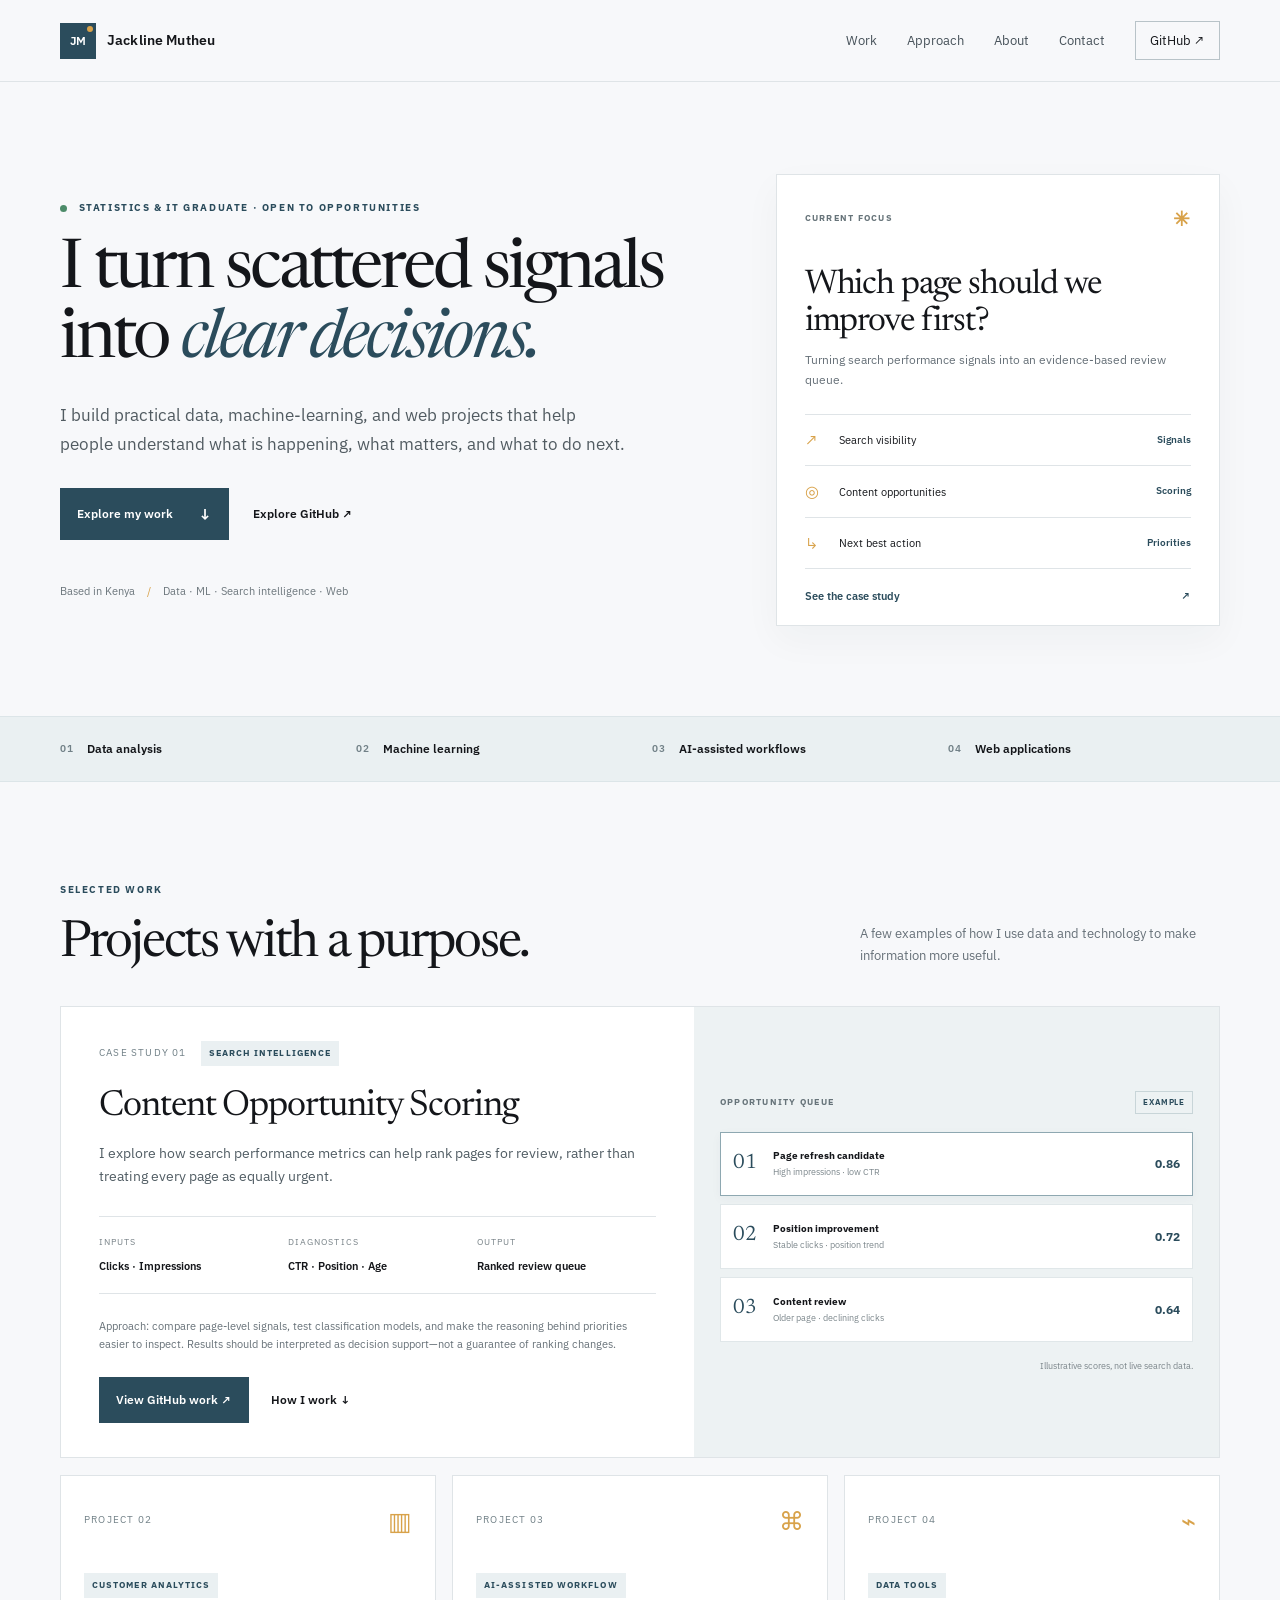
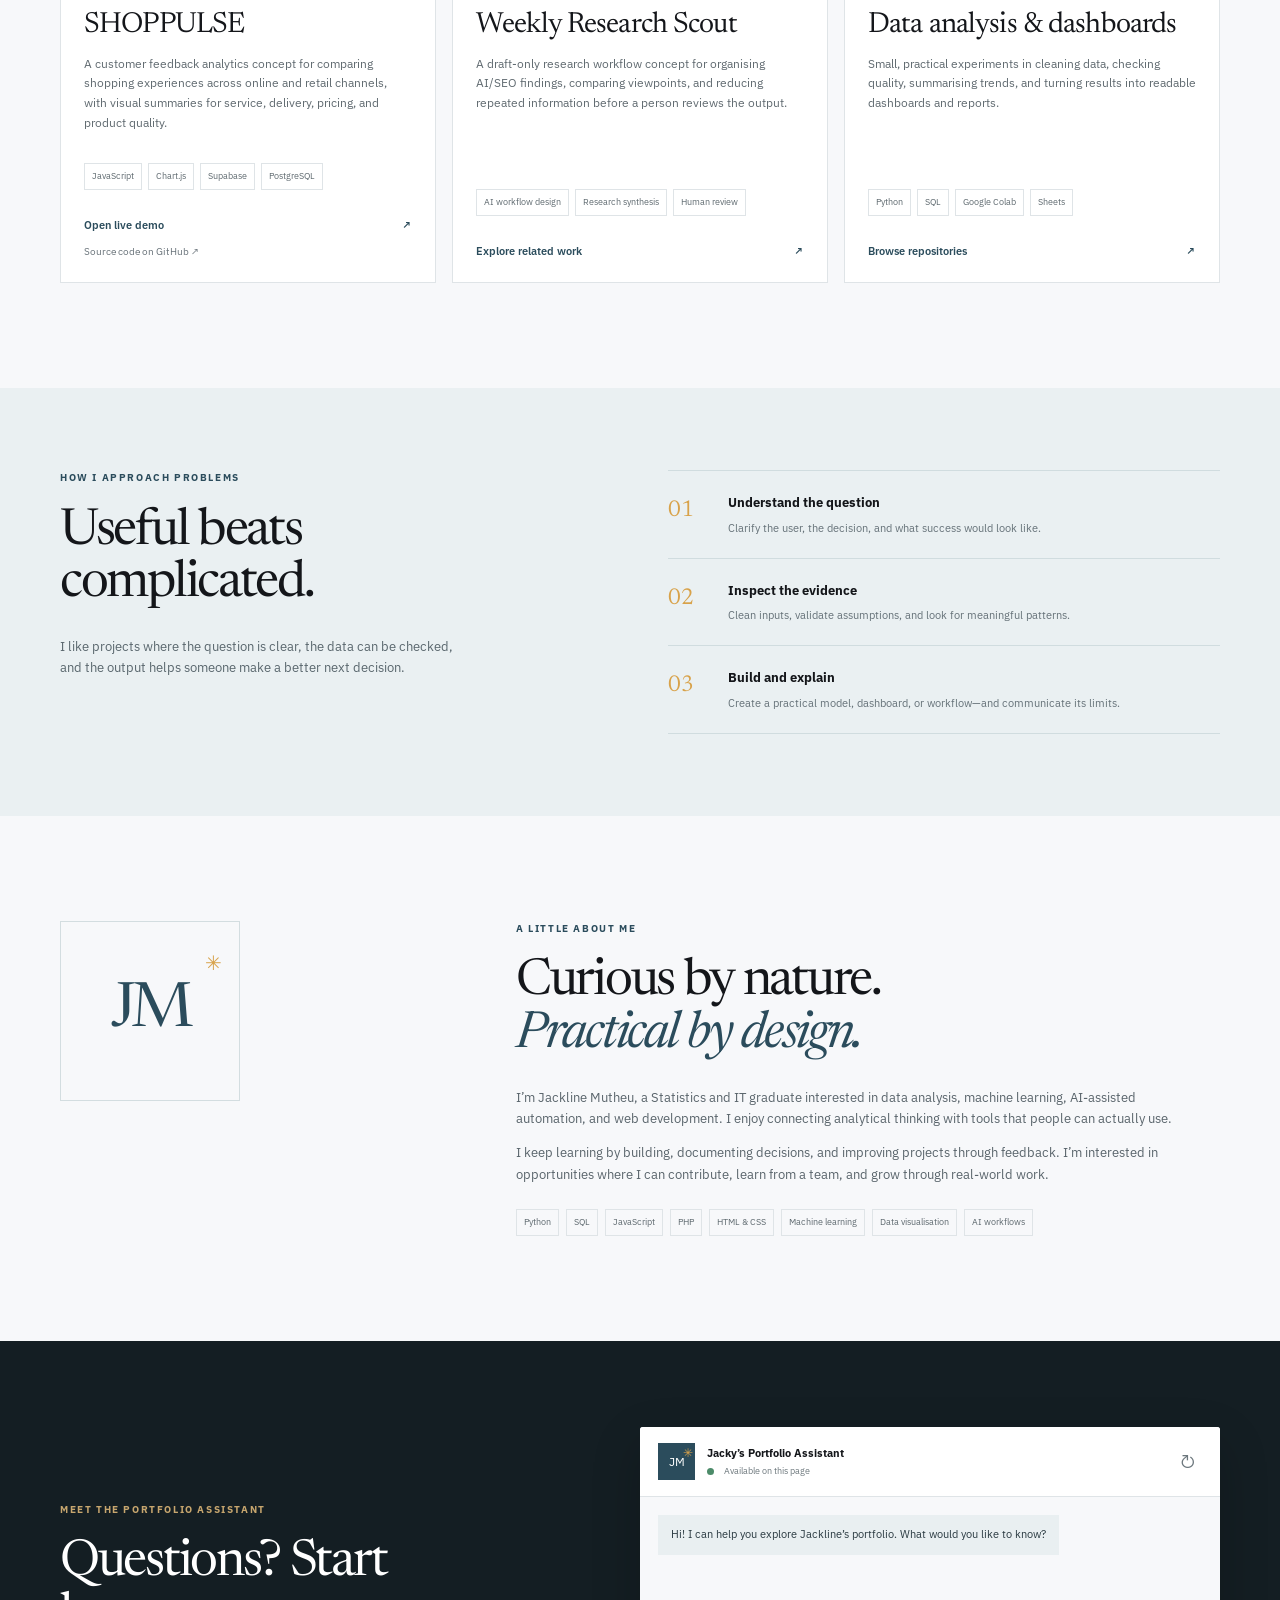
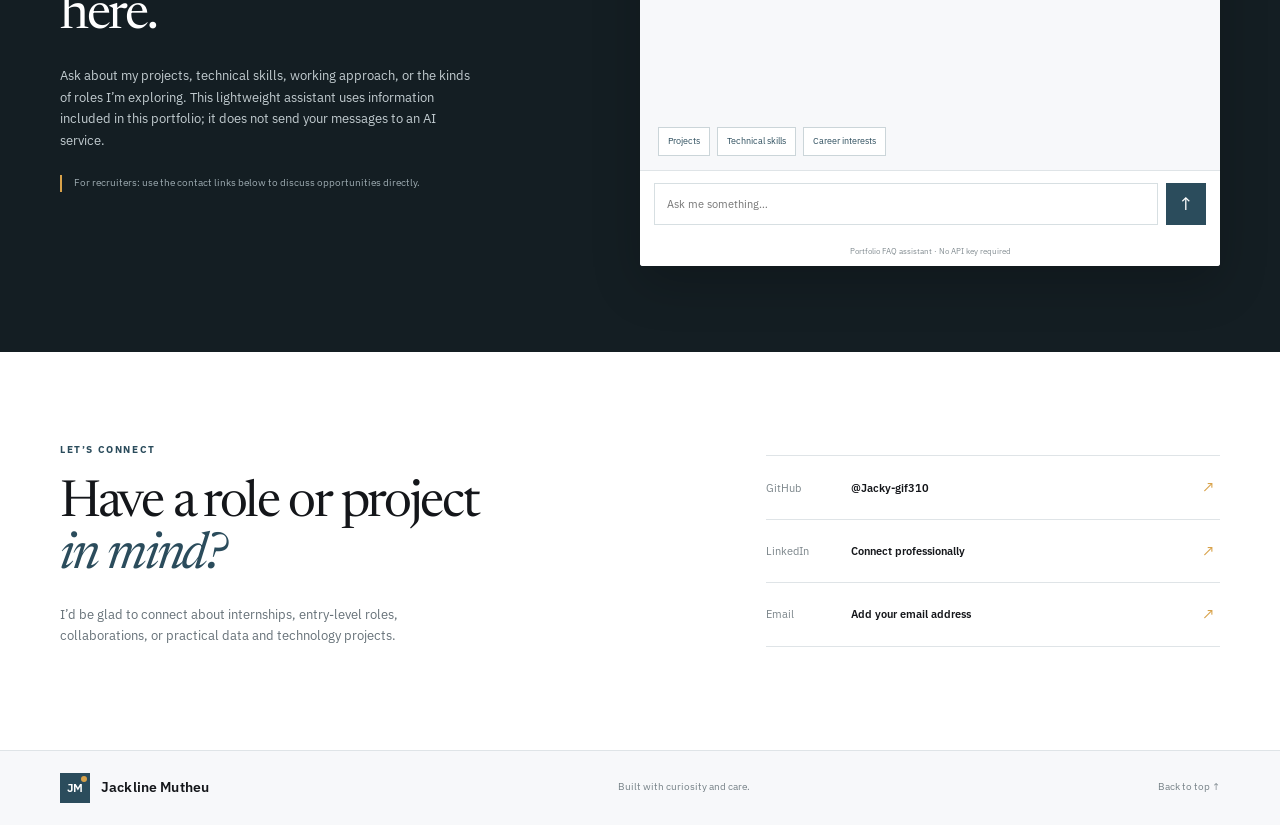
==== commit 2898742c: "Add files via upload" ====
--- a/index.html
+++ b/index.html
@@ -1,210 +1,170 @@
-<!DOCTYPE html>
+<!doctype html>
 <html lang="en">
 <head>
-<meta charset="UTF-8">
-<meta name="viewport" content="width=device-width, initial-scale=1.0">
-<title>Jackline Mutheu — Machine Learning Portfolio</title>
-<meta name="description" content="Jackline Mutheu — Machine Learning intern at FlyRank, building decision-support models with documented baselines, leakage checks, and honest validation.">
-<meta property="og:title" content="Jackline Mutheu — Machine Learning Portfolio">
-<meta property="og:description" content="Decision-support ML models built on real search-performance data, with honest baselines and documented limitations.">
-<meta property="og:image" content="https://jacky-gif310.github.io/jackline-portfolio/social-preview.png">
-<meta property="og:type" content="website">
-<meta property="og:url" content="https://jacky-gif310.github.io/jackline-portfolio/">
-<meta name="twitter:card" content="summary_large_image">
-<link rel="icon" type="image/svg+xml" href="logo.svg">
-<link rel="apple-touch-icon" href="apple-touch-icon.png">
-<link rel="icon" type="image/png" sizes="32x32" href="favicon-32.png">
-<link rel="preconnect" href="https://fonts.googleapis.com">
-<link href="https://fonts.googleapis.com/css2?family=Newsreader:ital,opsz,wght@0,6..72,400;0,6..72,500;1,6..72,500&family=IBM+Plex+Sans:wght@400;500;600&display=swap" rel="stylesheet">
-<link rel="stylesheet" href="style.css">
-<style>
-  /* ---- Homepage enhancements: card icons + capstone snapshot chart ---- */
-
-  .home-icon {
-    width: 26px;
-    height: 26px;
-    margin-bottom: 12px;
-  }
-  .home-icon path, .home-icon circle, .home-icon rect {
-    fill: none;
-    stroke-width: 1.6;
-    stroke-linecap: round;
-    stroke-linejoin: round;
-  }
-
-  .stat-card {
-    transition: transform .15s ease, box-shadow .15s ease;
-  }
-  .stat-card:hover {
-    transform: translateY(-3px);
-    box-shadow: 0 10px 26px rgba(43,76,92,0.10);
-  }
-
-  .snapshot-wrap {
-    margin-top: 32px;
-    padding: 18px 20px 14px;
-    background: #F7F8FA;
-    border-radius: 12px;
-    border: 1px solid #ECEEF1;
-  }
-  .snapshot-label {
-    font-family: 'IBM Plex Sans', sans-serif;
-    font-size: 12px;
-    font-weight: 600;
-    letter-spacing: 0.06em;
-    text-transform: uppercase;
-    color: #6B7078;
-    margin: 0 0 12px 2px;
-  }
-  .snapshot-wrap svg { width: 100%; height: auto; display: block; }
-</style>
+  <meta charset="utf-8">
+  <meta name="viewport" content="width=device-width, initial-scale=1">
+  <meta name="description" content="Jackline Mutheu — Statistics and IT graduate building data analysis, machine learning, search intelligence, and practical web tools.">
+  <meta name="theme-color" content="#2B4C5C">
+  <title>Jackline Mutheu | Data, ML & Search Intelligence</title>
+  <link rel="preconnect" href="https://fonts.googleapis.com">
+  <link rel="preconnect" href="https://fonts.gstatic.com" crossorigin>
+  <link href="https://fonts.googleapis.com/css2?family=IBM+Plex+Sans:wght@400;500;600;700&family=Newsreader:opsz,wght@6..72,400;6..72,500;6..72,600&display=swap" rel="stylesheet">
+  <link rel="stylesheet" href="styles.css">
 </head>
 <body>
+  <a class="skip-link" href="#main">Skip to content</a>
+  <header class="site-header">
+    <a class="brand" href="#top" aria-label="Jackline Mutheu home"><span class="monogram">JM<span></span></span><span>Jackline Mutheu</span></a>
+    <button class="menu-toggle" id="menuToggle" aria-label="Open navigation" aria-expanded="false">☰</button>
+    <nav id="mainNav" aria-label="Main navigation">
+      <a href="#work">Work</a><a href="#approach">Approach</a><a href="#about">About</a><a href="#contact">Contact</a>
+      <a class="nav-cta" href="https://github.com/Jacky-gif310" target="_blank" rel="noreferrer">GitHub ↗</a>
+    </nav>
+  </header>
 
-<nav>
-  <a href="index.html" class="brand">Jackline Mutheu</a>
+  <main id="main">
+    <section class="hero section-wrap" id="top">
+      <div class="hero-copy">
+        <p class="eyebrow"><span class="status-dot"></span> STATISTICS & IT GRADUATE · OPEN TO OPPORTUNITIES</p>
+        <h1>I turn scattered signals into <em>clear decisions.</em></h1>
+        <p class="hero-lede">I build practical data, machine-learning, and web projects that help people understand what is happening, what matters, and what to do next.</p>
+        <div class="hero-actions">
+          <a class="button button-dark" href="#work">Explore my work <span>↓</span></a>
+          <a class="text-link" href="https://github.com/Jacky-gif310" target="_blank" rel="noreferrer">Explore GitHub ↗</a>
+        </div>
+        <div class="hero-meta"><span>Based in Kenya</span><span class="meta-separator">/</span><span>Data · ML · Search intelligence · Web</span></div>
+      </div>
+      <aside class="hero-card" aria-label="Portfolio focus">
+        <div class="card-topline"><span>CURRENT FOCUS</span><span class="tiny-mark">✳</span></div>
+        <p class="serif card-statement">Which page should we improve first?</p>
+        <p class="muted">Turning search performance signals into an evidence-based review queue.</p>
+        <div class="signal-list">
+          <div><span class="signal-icon">↗</span><span>Search visibility</span><b>Signals</b></div>
+          <div><span class="signal-icon">◎</span><span>Content opportunities</span><b>Scoring</b></div>
+          <div><span class="signal-icon">↳</span><span>Next best action</span><b>Priorities</b></div>
+        </div>
+        <a class="card-link" href="#case-study">See the case study <span>↗</span></a>
+      </aside>
+    </section>
 
-  <input type="checkbox" id="nav-toggle" class="nav-toggle">
-  <label for="nav-toggle" class="nav-toggle-label" aria-label="Toggle menu"><span></span></label>
+    <section class="proof-strip" aria-label="Core skills">
+      <div><span class="proof-number">01</span><span>Data analysis</span></div>
+      <div><span class="proof-number">02</span><span>Machine learning</span></div>
+      <div><span class="proof-number">03</span><span>AI-assisted workflows</span></div>
+      <div><span class="proof-number">04</span><span>Web applications</span></div>
+    </section>
 
-  <div class="links">
-    <a href="index.html" class="active">Home</a>
-    <a href="case-studies.html">Case Studies</a>
-    <a href="process.html">Process</a>
-    <a href="about.html">About</a>
-    <a href="Jackline_Mutheu_CV.pdf" class="nav-cta" target="_blank" rel="noopener">Resume</a>
-  </div>
-</nav>
+    <section class="section-wrap work-section" id="work">
+      <div class="section-heading">
+        <div><p class="eyebrow">SELECTED WORK</p><h2>Projects with a purpose.</h2></div>
+        <p class="section-intro">A few examples of how I use data and technology to make information more useful.</p>
+      </div>
+      <article class="featured-project" id="case-study">
+        <div class="featured-main">
+          <div class="project-kicker"><span class="project-index">CASE STUDY 01</span><span class="tag">SEARCH INTELLIGENCE</span></div>
+          <h3>Content Opportunity Scoring</h3>
+          <p class="project-summary">I explore how search performance metrics can help rank pages for review, rather than treating every page as equally urgent.</p>
+          <div class="metric-grid">
+            <div><span>INPUTS</span><b>Clicks · Impressions</b></div>
+            <div><span>DIAGNOSTICS</span><b>CTR · Position · Age</b></div>
+            <div><span>OUTPUT</span><b>Ranked review queue</b></div>
+          </div>
+          <p class="project-note">Approach: compare page-level signals, test classification models, and make the reasoning behind priorities easier to inspect. Results should be interpreted as decision support—not a guarantee of ranking changes.</p>
+          <div class="project-actions">
+            <a class="button button-dark" href="https://github.com/Jacky-gif310" target="_blank" rel="noreferrer">View GitHub work ↗</a>
+            <a class="text-link" href="#approach">How I work ↓</a>
+          </div>
+        </div>
+        <div class="featured-visual" aria-label="Illustration of prioritised content opportunities">
+          <div class="visual-header"><span>OPPORTUNITY QUEUE</span><span class="live-pill">EXAMPLE</span></div>
+          <div class="queue-row queue-highlight"><span class="queue-rank">01</span><div class="queue-lines"><b>Page refresh candidate</b><span>High impressions · low CTR</span></div><span class="queue-score">0.86</span></div>
+          <div class="queue-row"><span class="queue-rank">02</span><div class="queue-lines"><b>Position improvement</b><span>Stable clicks · position trend</span></div><span class="queue-score">0.72</span></div>
+          <div class="queue-row"><span class="queue-rank">03</span><div class="queue-lines"><b>Content review</b><span>Older page · declining clicks</span></div><span class="queue-score">0.64</span></div>
+          <p class="visual-footnote">Illustrative scores, not live search data.</p>
+        </div>
+      </article>
 
-<main>
+      <div class="project-grid">
+        <article class="project-card">
+          <div class="project-card-top"><span class="project-index">PROJECT 02</span><span class="project-symbol">▥</span></div>
+          <p class="tag">CUSTOMER ANALYTICS</p>
+          <h3>SHOPPULSE</h3>
+          <p>A customer feedback analytics concept for comparing shopping experiences across online and retail channels, with visual summaries for service, delivery, pricing, and product quality.</p>
+          <div class="stack-list"><span>JavaScript</span><span>Chart.js</span><span>Supabase</span><span>PostgreSQL</span></div>
+          <a class="card-link" href="https://jacky-gif310.github.io/SHOPPULSE/" target="_blank" rel="noreferrer">Open live demo <span>↗</span></a>
+          <a class="secondary-link" href="https://github.com/Jacky-gif310/SHOPPULSE" target="_blank" rel="noreferrer">Source code on GitHub ↗</a>
+        </article>
+        <article class="project-card">
+          <div class="project-card-top"><span class="project-index">PROJECT 03</span><span class="project-symbol">⌘</span></div>
+          <p class="tag">AI-ASSISTED WORKFLOW</p>
+          <h3>Weekly Research Scout</h3>
+          <p>A draft-only research workflow concept for organising AI/SEO findings, comparing viewpoints, and reducing repeated information before a person reviews the output.</p>
+          <div class="stack-list"><span>AI workflow design</span><span>Research synthesis</span><span>Human review</span></div>
+          <a class="card-link" href="https://github.com/Jacky-gif310" target="_blank" rel="noreferrer">Explore related work <span>↗</span></a>
+        </article>
+        <article class="project-card">
+          <div class="project-card-top"><span class="project-index">PROJECT 04</span><span class="project-symbol">⌁</span></div>
+          <p class="tag">DATA TOOLS</p>
+          <h3>Data analysis & dashboards</h3>
+          <p>Small, practical experiments in cleaning data, checking quality, summarising trends, and turning results into readable dashboards and reports.</p>
+          <div class="stack-list"><span>Python</span><span>SQL</span><span>Google Colab</span><span>Sheets</span></div>
+          <a class="card-link" href="https://github.com/Jacky-gif310" target="_blank" rel="noreferrer">Browse repositories <span>↗</span></a>
+        </article>
+      </div>
+    </section>
 
-  <!-- HERO -->
-  <section style="background:linear-gradient(135deg,#2B4C5C,#436B80); color:white; padding:90px 60px; border-radius:8px; margin-bottom:24px; text-align:center;">
-    <h1 style="font-size:48px; line-height:1.15; max-width:900px; margin:auto auto 24px; color:white;">
-      I turn scattered search signals into a ranked list of exactly which pages to fix first.
-    </h1>
-    <p style="font-family:'IBM Plex Sans',sans-serif; font-size:20px; line-height:1.7; max-width:700px; margin:auto; opacity:.95;">
-      Machine Learning intern at FlyRank, building decision-support tools for content teams — not black boxes.
-    </p>
-    <div style="margin-top:40px;">
-      <a href="case-studies.html" class="cta primary" style="margin-right:12px; background:var(--accent);">View Case Studies →</a>
-      <a href="about.html" class="cta" style="background:white; color:var(--main); border-bottom:none; padding:10px 20px; border-radius:4px;">About Me</a>
-    </div>
-  </section>
+    <section class="approach-section" id="approach">
+      <div class="section-wrap approach-layout">
+        <div><p class="eyebrow">HOW I APPROACH PROBLEMS</p><h2>Useful beats complicated.</h2><p class="approach-lede">I like projects where the question is clear, the data can be checked, and the output helps someone make a better next decision.</p></div>
+        <div class="approach-steps">
+          <div class="approach-step"><span>01</span><div><h3>Understand the question</h3><p>Clarify the user, the decision, and what success would look like.</p></div></div>
+          <div class="approach-step"><span>02</span><div><h3>Inspect the evidence</h3><p>Clean inputs, validate assumptions, and look for meaningful patterns.</p></div></div>
+          <div class="approach-step"><span>03</span><div><h3>Build and explain</h3><p>Create a practical model, dashboard, or workflow—and communicate its limits.</p></div></div>
+        </div>
+      </div>
+    </section>
 
-  <!-- QUICK ACCESS -->
-  <nav class="quick-nav" aria-label="Section quick links" style="margin-bottom: 40px;">
-    <a href="#work">What I Do</a>
-    <a href="#capstone">Featured Capstone</a>
-    <a href="#skills">Skills</a>
-    <a href="#explore">Explore</a>
-  </nav>
+    <section class="section-wrap about-section" id="about">
+      <div class="about-mark">JM<span>✳</span></div>
+      <div class="about-copy"><p class="eyebrow">A LITTLE ABOUT ME</p><h2>Curious by nature.<br><em>Practical by design.</em></h2><p>I’m Jackline Mutheu, a Statistics and IT graduate interested in data analysis, machine learning, AI-assisted automation, and web development. I enjoy connecting analytical thinking with tools that people can actually use.</p><p>I keep learning by building, documenting decisions, and improving projects through feedback. I’m interested in opportunities where I can contribute, learn from a team, and grow through real-world work.</p><div class="skill-cloud"><span>Python</span><span>SQL</span><span>JavaScript</span><span>PHP</span><span>HTML & CSS</span><span>Machine learning</span><span>Data visualisation</span><span>AI workflows</span></div></div>
+    </section>
 
-  <section id="work">
-    <h2>What I do</h2>
-    <p style="font-family:'IBM Plex Sans',sans-serif; font-size: 18px; line-height:1.8;">I build machine learning systems that help people make better decisions. My focus isn't only creating models — it's understanding why they work. I use transparent baselines, careful validation, leakage checks, and explainable outputs, so results can be trusted and improved.</p>
-  </section>
+    <section class="assistant-section">
+      <div class="section-wrap assistant-layout">
+        <div class="assistant-intro"><p class="eyebrow">MEET THE PORTFOLIO ASSISTANT</p><h2>Questions? Start here.</h2><p>Ask about my projects, technical skills, working approach, or the kinds of roles I’m exploring. This lightweight assistant uses information included in this portfolio; it does not send your messages to an AI service.</p><div class="assistant-disclaimer">For recruiters: use the contact links below to discuss opportunities directly.</div></div>
+        <div class="chat-widget" aria-label="Portfolio assistant">
+          <div class="chat-top"><div class="assistant-avatar">JM<span>✳</span></div><div><b>Jacky’s Portfolio Assistant</b><small><span class="status-dot"></span> Available on this page</small></div><button id="clearChat" class="clear-chat" aria-label="Clear conversation" title="Clear conversation">↻</button></div>
+          <div id="chatMessages" class="chat-messages" aria-live="polite">
+            <div class="chat-message assistant-message">Hi! I can help you explore Jackline’s portfolio. What would you like to know?</div>
+          </div>
+          <div class="suggestion-list" id="suggestionList">
+            <button type="button" data-question="What projects has Jackline built?">Projects</button>
+            <button type="button" data-question="What technical skills does Jackline have?">Technical skills</button>
+            <button type="button" data-question="What roles is Jackline interested in?">Career interests</button>
+          </div>
+          <form id="chatForm" class="chat-form">
+            <label class="sr-only" for="chatInput">Ask the portfolio assistant</label>
+            <input id="chatInput" name="question" placeholder="Ask me something…" autocomplete="off" required>
+            <button type="submit" aria-label="Send message">↑</button>
+          </form>
+          <p class="chat-footnote">Portfolio FAQ assistant · No API key required</p>
+        </div>
+      </div>
+    </section>
 
-  <section>
-    <div style="display:grid; grid-template-columns:repeat(auto-fit,minmax(220px,1fr)); gap:20px;">
-      <div class="case stat-card" style="border-top:3px solid var(--main);">
-        <svg class="home-icon" viewBox="0 0 24 24"><path d="M4 19V13M4 13a4 4 0 100-8 4 4 0 000 8zM12 19V9M12 9a4 4 0 100-8 4 4 0 000 8zM20 19v-5M20 14a4 4 0 100-8 4 4 0 000 8z" stroke="#2B4C5C"/></svg>
-        <h3>Machine Learning</h3>
-        <p>Feature engineering, baseline systems, model evaluation, and decision-support workflows.</p>
+    <section class="contact-section" id="contact">
+      <div class="section-wrap contact-layout">
+        <div><p class="eyebrow">LET’S CONNECT</p><h2>Have a role or project<br><em>in mind?</em></h2><p>I’d be glad to connect about internships, entry-level roles, collaborations, or practical data and technology projects.</p></div>
+        <div class="contact-links">
+          <a href="https://github.com/Jacky-gif310" target="_blank" rel="noreferrer"><span>GitHub</span><b>@Jacky-gif310</b><span>↗</span></a>
+          <a href="https://www.linkedin.com/in/jackline-mutheu-27ab01290/" target="_blank" rel="noreferrer"><span>LinkedIn</span><b>Connect professionally</b><span>↗</span></a>
+          <a href="mailto:"><span>Email</span><b>Add your email address</b><span>↗</span></a>
+        </div>
       </div>
-      <div class="case stat-card" style="border-top:3px solid var(--accent);">
-        <svg class="home-icon" viewBox="0 0 24 24"><path d="M4 6h10M4 6a2 2 0 100-.01M18 6a2 2 0 100-.01M20 6h-2M4 12h4M8 12a2 2 0 100-.01M20 12h-6M16 12a2 2 0 100-.01M4 18h10M4 18a2 2 0 100-.01M18 18a2 2 0 100-.01M20 18h-2" stroke="#D8A24A"/></svg>
-        <h3>AI Workflows</h3>
-        <p>Structured AI research and writing pipelines built as Claude Projects.</p>
-      </div>
-      <div class="case stat-card" style="border-top:3px solid var(--main);">
-        <svg class="home-icon" viewBox="0 0 24 24"><path d="M12 4C6.5 4 2.7 9.6 2 12c.7 2.4 4.5 8 10 8s9.3-5.6 10-8c-.7-2.4-4.5-8-10-8z" stroke="#2B4C5C"/><circle cx="12" cy="12" r="3" stroke="#2B4C5C"/></svg>
-        <h3>Explainable Decisions</h3>
-        <p>Turning complex data signals into ranked, understandable recommendations.</p>
-      </div>
-    </div>
-  </section>
+    </section>
+  </main>
 
-  <!-- FEATURED PROJECT -->
-  <section id="capstone" style="margin-top:60px;">
-    <span style="background:var(--accent); color:white; padding:8px 18px; border-radius:30px; font-weight:600; font-size:13px; font-family:'IBM Plex Sans',sans-serif;">Featured Capstone</span>
-
-    <h2 style="margin-top:24px;">Refresh / Content Opportunity Scoring</h2>
-
-    <p style="font-family:'IBM Plex Sans',sans-serif; font-size:17px; line-height:1.8;">A prioritization model that helps content teams decide which pages deserve review first — built from a hand-written baseline, checked for leakage twice, and compared against trained models on the exact same held-out data.</p>
-    <p style="font-family:'IBM Plex Sans',sans-serif; font-size:17px; line-height:1.8; margin-top:12px;"><strong style="color:var(--main);">Headline result:</strong> the hand-written baseline actually scored worse than random selection on the final target — both trained models clearly beat it once evaluated fairly.</p>
-
-    <div style="display:grid; grid-template-columns:repeat(auto-fit,minmax(150px,1fr)); gap:20px; margin-top:32px;">
-      <div class="case stat-card" style="text-align:center;">
-        <h3 style="font-size:32px; font-style:normal; color:var(--main);">30,000</h3>
-        <p style="font-family:'IBM Plex Sans',sans-serif;">Pages scored</p>
-      </div>
-      <div class="case stat-card" style="text-align:center;">
-        <h3 style="font-size:32px; font-style:normal; color:var(--main);">2</h3>
-        <p style="font-family:'IBM Plex Sans',sans-serif;">Signals audited</p>
-      </div>
-      <div class="case stat-card" style="text-align:center;">
-        <h3 style="font-size:32px; font-style:normal; color:var(--main);">3</h3>
-        <p style="font-family:'IBM Plex Sans',sans-serif;">Models compared</p>
-      </div>
-      <div class="case stat-card" style="text-align:center;">
-        <h3 style="font-size:32px; font-style:normal; color:var(--main);">0.320</h3>
-        <p style="font-family:'IBM Plex Sans',sans-serif;">Best Precision@50</p>
-      </div>
-    </div>
-
-    <div class="snapshot-wrap">
-      <p class="snapshot-label">Precision@50 snapshot</p>
-      <svg viewBox="0 0 500 110" xmlns="http://www.w3.org/2000/svg" role="img" aria-label="Bar chart: Precision at 50 — hand-written baseline 0.040, Logistic Regression 0.260, Random Forest 0.320">
-        <text x="0" y="24" font-family="IBM Plex Sans, sans-serif" font-size="12" fill="#33363D">Baseline</text>
-        <rect x="140" y="10" width="37" height="18" rx="4" fill="#C7CCD3"></rect>
-        <text x="184" y="24" font-family="IBM Plex Sans, sans-serif" font-size="12" font-weight="600" fill="#33363D">0.040</text>
-
-        <text x="0" y="58" font-family="IBM Plex Sans, sans-serif" font-size="12" fill="#33363D">Logistic Regr.</text>
-        <rect x="140" y="44" width="238" height="18" rx="4" fill="#8FA6B0"></rect>
-        <text x="385" y="58" font-family="IBM Plex Sans, sans-serif" font-size="12" font-weight="600" fill="#33363D">0.260</text>
-
-        <text x="0" y="92" font-family="IBM Plex Sans, sans-serif" font-size="12" fill="#33363D">Random Forest</text>
-        <rect x="140" y="78" width="293" height="18" rx="4" fill="#D8A24A"></rect>
-        <text x="440" y="92" font-family="IBM Plex Sans, sans-serif" font-size="12" font-weight="600" fill="#8A6116">0.320</text>
-      </svg>
-    </div>
-
-    <div style="margin-top:28px;">
-      <a class="cta primary" href="case-studies.html#capstone">Read Full Case Study →</a>
-    </div>
-  </section>
-
-  <!-- SKILLS -->
-  <section id="skills" style="margin-top:60px;">
-    <h2>Core Skills</h2>
-    <div style="display:flex; flex-wrap:wrap; gap:12px; margin-top:20px; font-family:'IBM Plex Sans',sans-serif;">
-      <span class="tag" style="background:var(--main); color:white; padding:8px 16px; border-radius:20px; font-size:13px;">Python</span>
-      <span class="tag" style="background:var(--main); color:white; padding:8px 16px; border-radius:20px; font-size:13px;">Pandas</span>
-      <span class="tag" style="background:var(--main); color:white; padding:8px 16px; border-radius:20px; font-size:13px;">NumPy</span>
-      <span class="tag" style="background:var(--main); color:white; padding:8px 16px; border-radius:20px; font-size:13px;">scikit-learn</span>
-      <span class="tag" style="background:var(--accent); color:white; padding:8px 16px; border-radius:20px; font-size:13px;">Machine Learning</span>
-      <span class="tag" style="background:var(--accent); color:white; padding:8px 16px; border-radius:20px; font-size:13px;">Claude AI</span>
-      <span class="tag" style="background:var(--main); color:white; padding:8px 16px; border-radius:20px; font-size:13px;">GitHub</span>
-      <span class="tag" style="background:var(--main); color:white; padding:8px 16px; border-radius:20px; font-size:13px;">Google Colab</span>
-    </div>
-  </section>
-
-  <!-- CTA -->
-  <section id="explore" style="margin-top:70px; padding:56px; text-align:center; background:white; border-radius:6px; border: 1px solid rgba(20,22,26,0.08);">
-    <h2>Explore My Work</h2>
-    <p style="font-family:'IBM Plex Sans',sans-serif; font-size:17px; line-height:1.8; max-width:600px; margin:16px auto 0;">View my notebooks, experiments, documentation, and complete machine learning projects.</p>
-    <div style="margin-top:28px;">
-      <a class="cta primary" href="https://github.com/Jacky-gif310/flyrank-ml-internship" target="_blank" rel="noopener">Explore GitHub →</a>
-    </div>
-  </section>
-
-</main>
-
-<footer>
-  <a class="cta primary" href="https://github.com/Jacky-gif310/flyrank-ml-internship" target="_blank" rel="noopener">Review My GitHub</a>
-  <p class="style-note">Newsreader + IBM Plex Sans · #2B4C5C · #14161A · #F7F8FA · #D8A24A</p>
-</footer>
-
+  <footer class="site-footer"><div class="section-wrap footer-inner"><a class="brand" href="#top"><span class="monogram">JM<span></span></span><span>Jackline Mutheu</span></a><span>Built with curiosity and care.</span><a href="#top">Back to top ↑</a></div></footer>
+  <script src="script.js"></script>
 </body>
 </html>
--- a/styles.css
+++ b/styles.css
@@ -0,0 +1,4 @@
+:root{--ink:#14161A;--blue:#2B4C5C;--paper:#F7F8FA;--gold:#D8A24A;--muted:#667078;--line:#dfe4e7;--white:#fff;--serif:"Newsreader",Georgia,serif;--sans:"IBM Plex Sans",Arial,sans-serif}*{box-sizing:border-box}html{scroll-behavior:smooth}body{margin:0;background:var(--paper);color:var(--ink);font-family:var(--sans);line-height:1.65}a{color:inherit;text-decoration:none}button,input{font:inherit}.section-wrap{width:min(1160px,calc(100% - 48px));margin:0 auto}.skip-link{position:absolute;left:-9999px;top:8px;background:#fff;padding:10px;z-index:99}.skip-link:focus{left:8px}.site-header{height:82px;display:flex;align-items:center;justify-content:space-between;padding:0 max(24px,calc((100vw - 1160px)/2));border-bottom:1px solid var(--line);background:rgba(247,248,250,.94);position:sticky;top:0;z-index:10;backdrop-filter:blur(14px)}.brand{display:flex;align-items:center;gap:11px;font-weight:600;font-size:14px;letter-spacing:.01em}.monogram{position:relative;display:grid;place-items:center;width:36px;height:36px;background:var(--blue);color:white;font-size:12px;letter-spacing:-.05em}.monogram span{position:absolute;width:6px;height:6px;border-radius:50%;background:var(--gold);right:3px;top:3px}nav{display:flex;align-items:center;gap:30px;font-size:13px;color:#465159}nav a:hover,.text-link:hover,.secondary-link:hover{color:var(--blue);text-decoration:underline;text-underline-offset:4px}.nav-cta{border:1px solid #b8c3c8;padding:8px 14px;color:var(--ink)}.menu-toggle{display:none;background:none;border:0;font-size:23px}.hero{padding-top:92px;padding-bottom:90px;display:grid;grid-template-columns:1.1fr .8fr;gap:9%;align-items:center}.eyebrow{font-size:10px;font-weight:700;letter-spacing:.16em;color:var(--blue);margin:0 0 20px}.status-dot{display:inline-block;width:7px;height:7px;background:#4c8b69;border-radius:50%;margin-right:8px;vertical-align:middle}.hero h1,.section-heading h2,.approach-layout h2,.about-copy h2,.assistant-intro h2,.contact-layout h2{font-family:var(--serif);font-weight:400;letter-spacing:-.045em;line-height:1.03;margin:0}.hero h1{font-size:clamp(46px,5.3vw,72px);max-width:660px}.hero h1 em,.about-copy h2 em,.contact-layout h2 em{color:var(--blue);font-weight:400}.hero-lede{font-size:17px;color:#515b61;max-width:570px;margin:25px 0 30px}.hero-actions{display:flex;align-items:center;gap:24px;flex-wrap:wrap}.button{display:inline-flex;align-items:center;gap:25px;padding:13px 17px;font-size:12px;font-weight:600;transition:transform .2s}.button:hover{transform:translateY(-2px)}.button-dark{background:var(--blue);color:white}.button-dark span{font-size:16px}.text-link{font-size:12px;font-weight:600}.hero-meta{margin-top:42px;color:#6c767c;font-size:11px;display:flex;gap:12px;align-items:center}.meta-separator{color:var(--gold)}.hero-card{background:#fff;border:1px solid var(--line);padding:27px 28px 20px;box-shadow:0 14px 35px #1b303b0a}.card-topline,.visual-header{display:flex;align-items:center;justify-content:space-between;font-size:9px;font-weight:700;letter-spacing:.14em;color:#67747a}.tiny-mark{font-size:20px;color:var(--gold)}.serif{font-family:var(--serif)}.card-statement{font-size:34px;line-height:1.08;letter-spacing:-.03em;margin:32px 0 10px;max-width:330px}.muted{font-size:12px;color:var(--muted);margin:0 0 24px}.signal-list{border-top:1px solid var(--line)}.signal-list>div{display:grid;grid-template-columns:25px 1fr auto;align-items:center;gap:9px;padding:12px 0;border-bottom:1px solid var(--line);font-size:11px}.signal-icon{color:var(--gold);font-size:16px}.signal-list b{font-size:10px;color:var(--blue);font-weight:600}.card-link{display:flex;justify-content:space-between;align-items:center;font-size:11px;font-weight:600;margin-top:18px;color:var(--blue)}.proof-strip{display:grid;grid-template-columns:repeat(4,1fr);background:#eaf0f2;border-top:1px solid #dce5e8;border-bottom:1px solid #dce5e8;padding:22px max(24px,calc((100vw - 1160px)/2));gap:24px}.proof-strip>div{display:flex;align-items:center;gap:13px;font-size:12px;font-weight:600}.proof-number,.project-index{font-size:10px;letter-spacing:.12em;color:#718087}.section-heading{display:flex;justify-content:space-between;align-items:end;gap:35px;margin-bottom:35px}.work-section{padding-top:100px;padding-bottom:105px}.section-heading h2,.approach-layout h2,.about-copy h2,.assistant-intro h2,.contact-layout h2{font-size:clamp(36px,4vw,51px)}.section-intro{max-width:360px;font-size:13px;color:var(--muted);margin:0 0 5px}.featured-project{display:grid;grid-template-columns:1fr .83fr;border:1px solid var(--line);background:#fff}.featured-main{padding:34px 38px}.project-kicker{display:flex;align-items:center;gap:14px;margin-bottom:23px}.tag{font-size:9px;letter-spacing:.12em;font-weight:700;color:var(--blue);background:#eaf0f2;padding:5px 8px}.featured-main h3,.project-card h3{font-family:var(--serif);font-size:36px;line-height:1.05;letter-spacing:-.03em;font-weight:400;margin:0 0 15px}.project-summary{font-size:14px;color:#515d64;max-width:550px}.metric-grid{display:grid;grid-template-columns:repeat(3,1fr);gap:10px;margin:28px 0 23px;padding:18px 0;border-top:1px solid var(--line);border-bottom:1px solid var(--line)}.metric-grid div{display:flex;flex-direction:column;gap:7px}.metric-grid span{font-size:9px;letter-spacing:.12em;color:#7b858a}.metric-grid b{font-size:11px;font-weight:600}.project-note{font-size:11px;color:#677178}.project-actions{display:flex;align-items:center;gap:22px;flex-wrap:wrap;margin-top:24px}.featured-visual{background:#edf2f3;display:flex;flex-direction:column;justify-content:center;padding:32px 26px}.visual-header{margin-bottom:18px}.live-pill{font-size:8px;letter-spacing:.1em;border:1px solid #c8d5d8;padding:4px 7px;color:var(--blue)}.queue-row{display:grid;grid-template-columns:30px 1fr auto;align-items:center;gap:10px;background:#fff;border:1px solid #e0e7e9;padding:14px 12px;margin-bottom:8px}.queue-highlight{border-color:#8ea8b1;box-shadow:0 3px 10px #203a460a}.queue-rank{font-family:var(--serif);font-size:21px;color:var(--blue)}.queue-lines{display:flex;flex-direction:column;line-height:1.4;gap:3px}.queue-lines b{font-size:10px}.queue-lines span{font-size:9px;color:#7a858a}.queue-score{font-size:12px;color:var(--blue);font-weight:700}.visual-footnote{font-size:9px;color:#7b858a;text-align:right;margin:9px 0 0}.project-grid{display:grid;grid-template-columns:repeat(3,1fr);gap:16px;margin-top:17px}.project-card{border:1px solid var(--line);background:#fff;padding:24px 23px 22px;display:flex;flex-direction:column;min-height:365px}.project-card-top{display:flex;justify-content:space-between;align-items:center;margin-bottom:23px}.project-symbol{font-size:25px;color:var(--gold)}.project-card .tag{align-self:flex-start;margin-bottom:13px}.project-card h3{font-size:29px;margin-bottom:12px}.project-card>p:not(.tag){font-size:12px;color:#606a70;margin-top:0}.stack-list{display:flex;gap:6px;flex-wrap:wrap;margin-top:auto;padding:18px 0 8px}.stack-list span,.skill-cloud span{font-size:9px;padding:5px 7px;border:1px solid var(--line);color:#5d686e}.secondary-link{font-size:10px;color:#677178;margin-top:10px}.approach-section{background:#eaf0f2;padding:82px 0}.approach-layout{display:grid;grid-template-columns:.85fr 1fr;gap:12%}.approach-layout h2{max-width:350px}.approach-lede{max-width:400px;font-size:13px;color:#59666d;margin-top:24px}.approach-steps{border-top:1px solid #d0dcdf}.approach-step{display:grid;grid-template-columns:45px 1fr;gap:15px;padding:21px 0;border-bottom:1px solid #d0dcdf}.approach-step>span{font-family:var(--serif);font-size:23px;color:var(--gold)}.approach-step h3{font-size:13px;margin:0 0 5px}.approach-step p{font-size:11px;color:#657178;margin:0}.about-section{display:grid;grid-template-columns:.45fr 1fr;gap:12%;padding-top:105px;padding-bottom:105px;align-items:start}.about-mark{height:180px;width:180px;border:1px solid #d3dde0;display:grid;place-items:center;position:relative;font-family:var(--serif);font-size:62px;color:var(--blue);letter-spacing:-.08em}.about-mark span{position:absolute;right:22px;top:24px;font-family:var(--sans);font-size:20px;color:var(--gold)}.about-copy h2{margin-bottom:24px}.about-copy>p:not(.eyebrow){font-size:13px;color:#59646b;max-width:660px}.skill-cloud{display:flex;flex-wrap:wrap;gap:7px;margin-top:24px}.assistant-section{background:#141e23;color:#fff;padding:86px 0}.assistant-layout{display:grid;grid-template-columns:.8fr 1fr;gap:10%;align-items:center}.assistant-intro .eyebrow{color:#c7a66e}.assistant-intro h2{max-width:360px}.assistant-intro>p:not(.eyebrow){font-size:13px;color:#c3cdd1;max-width:420px;margin-top:22px}.assistant-disclaimer{font-size:10px;color:#9eacb2;border-left:2px solid var(--gold);padding-left:12px;margin-top:24px}.chat-widget{background:#f7f8fa;color:var(--ink);border-radius:3px;overflow:hidden;box-shadow:0 18px 50px #0003}.chat-top{display:flex;align-items:center;gap:12px;padding:16px 18px;border-bottom:1px solid var(--line);background:#fff}.assistant-avatar{width:37px;height:37px;display:grid;place-items:center;background:var(--blue);color:white;font-size:12px;position:relative}.assistant-avatar span{position:absolute;color:var(--gold);right:2px;top:0;font-size:12px}.chat-top>div:nth-child(2){display:flex;flex-direction:column;line-height:1.4;flex:1}.chat-top b{font-size:11px}.chat-top small{font-size:9px;color:#6b767b;margin-top:3px}.clear-chat{border:0;background:none;color:#6c777d;font-size:19px;cursor:pointer}.chat-messages{height:230px;overflow-y:auto;padding:18px;display:flex;flex-direction:column;gap:10px}.chat-message{max-width:88%;padding:11px 13px;font-size:11px;line-height:1.6;white-space:pre-line}.assistant-message{align-self:flex-start;background:#e9eff1;color:#293940}.user-message{align-self:flex-end;background:var(--blue);color:white}.suggestion-list{display:flex;flex-wrap:wrap;gap:7px;padding:0 18px 14px}.suggestion-list button{border:1px solid #cbd5d9;background:#fff;color:var(--blue);padding:6px 9px;font-size:9px;cursor:pointer}.suggestion-list button:hover{background:#e9eff1}.chat-form{display:flex;gap:8px;padding:12px 14px;background:#fff;border-top:1px solid var(--line)}.chat-form input{flex:1;min-width:0;border:1px solid #d7dfe2;padding:11px 12px;font-size:11px;outline-color:var(--blue)}.chat-form button{width:40px;border:0;background:var(--blue);color:#fff;font-size:19px;cursor:pointer}.chat-footnote{margin:0;text-align:center;font-size:8px;color:#818b90;padding:8px;background:#fff}.contact-section{padding:90px 0;background:#fff}.contact-layout{display:grid;grid-template-columns:1fr .8fr;gap:12%;align-items:center}.contact-layout h2{margin-bottom:20px}.contact-layout>div:first-child>p:not(.eyebrow){font-size:13px;color:#667178;max-width:420px}.contact-links{border-top:1px solid var(--line)}.contact-links a{display:grid;grid-template-columns:75px 1fr 18px;gap:10px;align-items:center;padding:18px 0;border-bottom:1px solid var(--line);font-size:11px}.contact-links a>span:first-child{color:#7b858a}.contact-links b{font-weight:600}.contact-links a>span:last-child{color:var(--gold);font-size:16px}.site-footer{border-top:1px solid var(--line);padding:22px 0}.footer-inner{display:flex;align-items:center;justify-content:space-between;font-size:10px;color:#768187}.footer-inner .brand{color:var(--ink)}.footer-inner .monogram{width:30px;height:30px}.sr-only{position:absolute;width:1px;height:1px;padding:0;margin:-1px;overflow:hidden;clip:rect(0,0,0,0);white-space:nowrap;border:0}
+@media(max-width:850px){.hero{grid-template-columns:1fr;gap:45px;padding-top:65px;padding-bottom:65px}.hero-card{max-width:540px}.featured-project{grid-template-columns:1fr}.featured-visual{min-height:300px}.project-grid{grid-template-columns:1fr 1fr}.project-card:last-child{grid-column:1/-1;min-height:300px}.approach-layout,.assistant-layout,.contact-layout{grid-template-columns:1fr;gap:42px}.about-section{grid-template-columns:150px 1fr;gap:8%}.about-mark{width:140px;height:140px;font-size:50px}.assistant-intro h2{max-width:none}.assistant-intro>p:not(.eyebrow){max-width:600px}}
+@media(max-width:600px){.section-wrap{width:calc(100% - 36px)}.site-header{height:68px;padding:0 18px}.menu-toggle{display:block}nav{display:none;position:absolute;top:67px;left:0;right:0;background:var(--paper);padding:18px;flex-direction:column;align-items:stretch;gap:0;border-bottom:1px solid var(--line)}nav.open{display:flex}nav a{padding:12px 5px;border-bottom:1px solid var(--line)}nav .nav-cta{text-align:center;margin-top:10px}.hero{padding-top:50px}.hero h1{font-size:48px}.hero-lede{font-size:15px}.hero-meta{flex-wrap:wrap;margin-top:30px}.proof-strip{grid-template-columns:1fr 1fr;padding:19px 18px;gap:17px}.proof-strip>div{font-size:11px}.work-section{padding-top:70px;padding-bottom:70px}.section-heading{display:block}.section-heading h2,.approach-layout h2,.about-copy h2,.assistant-intro h2,.contact-layout h2{font-size:39px}.section-intro{margin-top:18px}.featured-main{padding:25px 20px}.featured-main h3{font-size:31px}.metric-grid{grid-template-columns:1fr;gap:12px}.metric-grid div{display:grid;grid-template-columns:100px 1fr}.featured-visual{padding:24px 16px}.project-grid{grid-template-columns:1fr}.project-card,.project-card:last-child{grid-column:auto;min-height:0}.project-card{padding:22px}.approach-section{padding:65px 0}.about-section{grid-template-columns:1fr;padding-top:70px;padding-bottom:70px;gap:35px}.about-mark{width:110px;height:110px;font-size:42px}.assistant-section{padding:65px 0}.chat-messages{height:250px}.contact-section{padding:65px 0}.contact-links a{grid-template-columns:62px 1fr 18px}.footer-inner{flex-wrap:wrap;gap:16px}.footer-inner>span{order:3;width:100%}}
+@media(prefers-reduced-motion:reduce){html{scroll-behavior:auto}*,*::before,*::after{transition:none!important}}
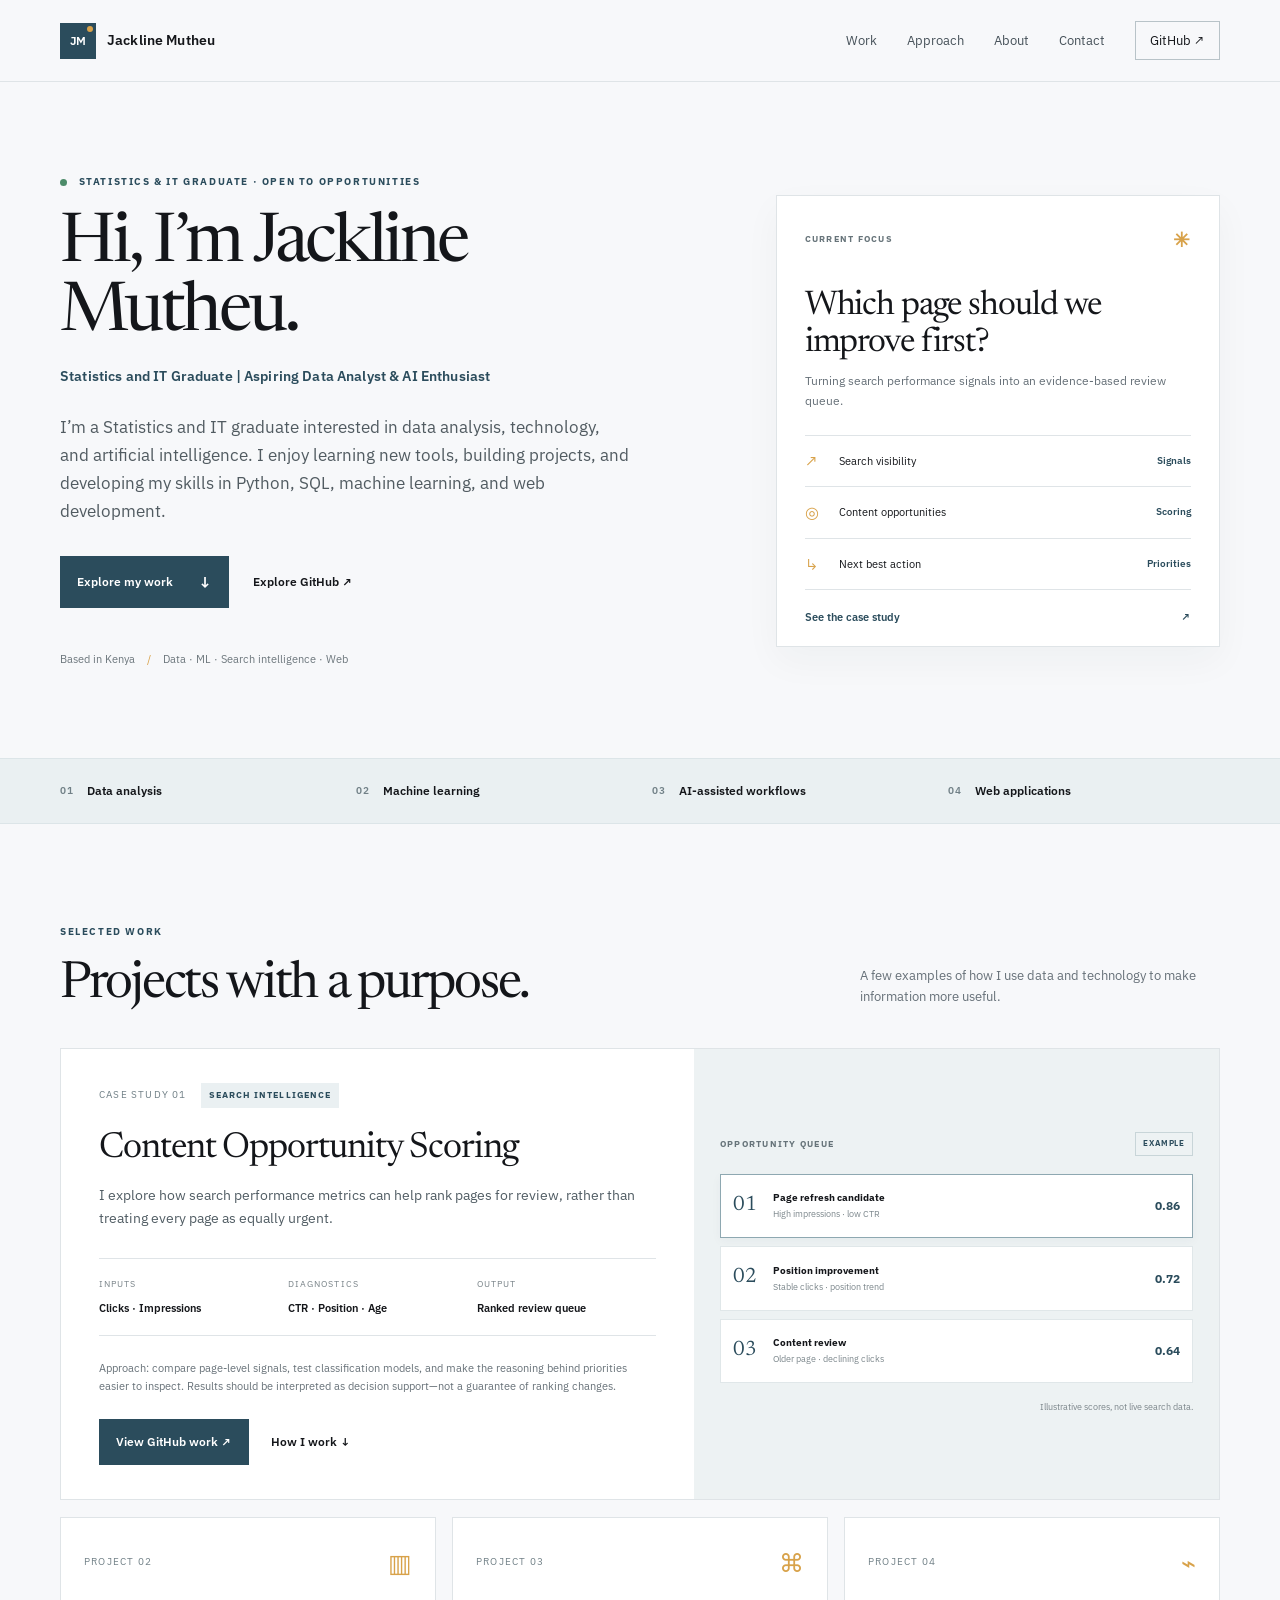
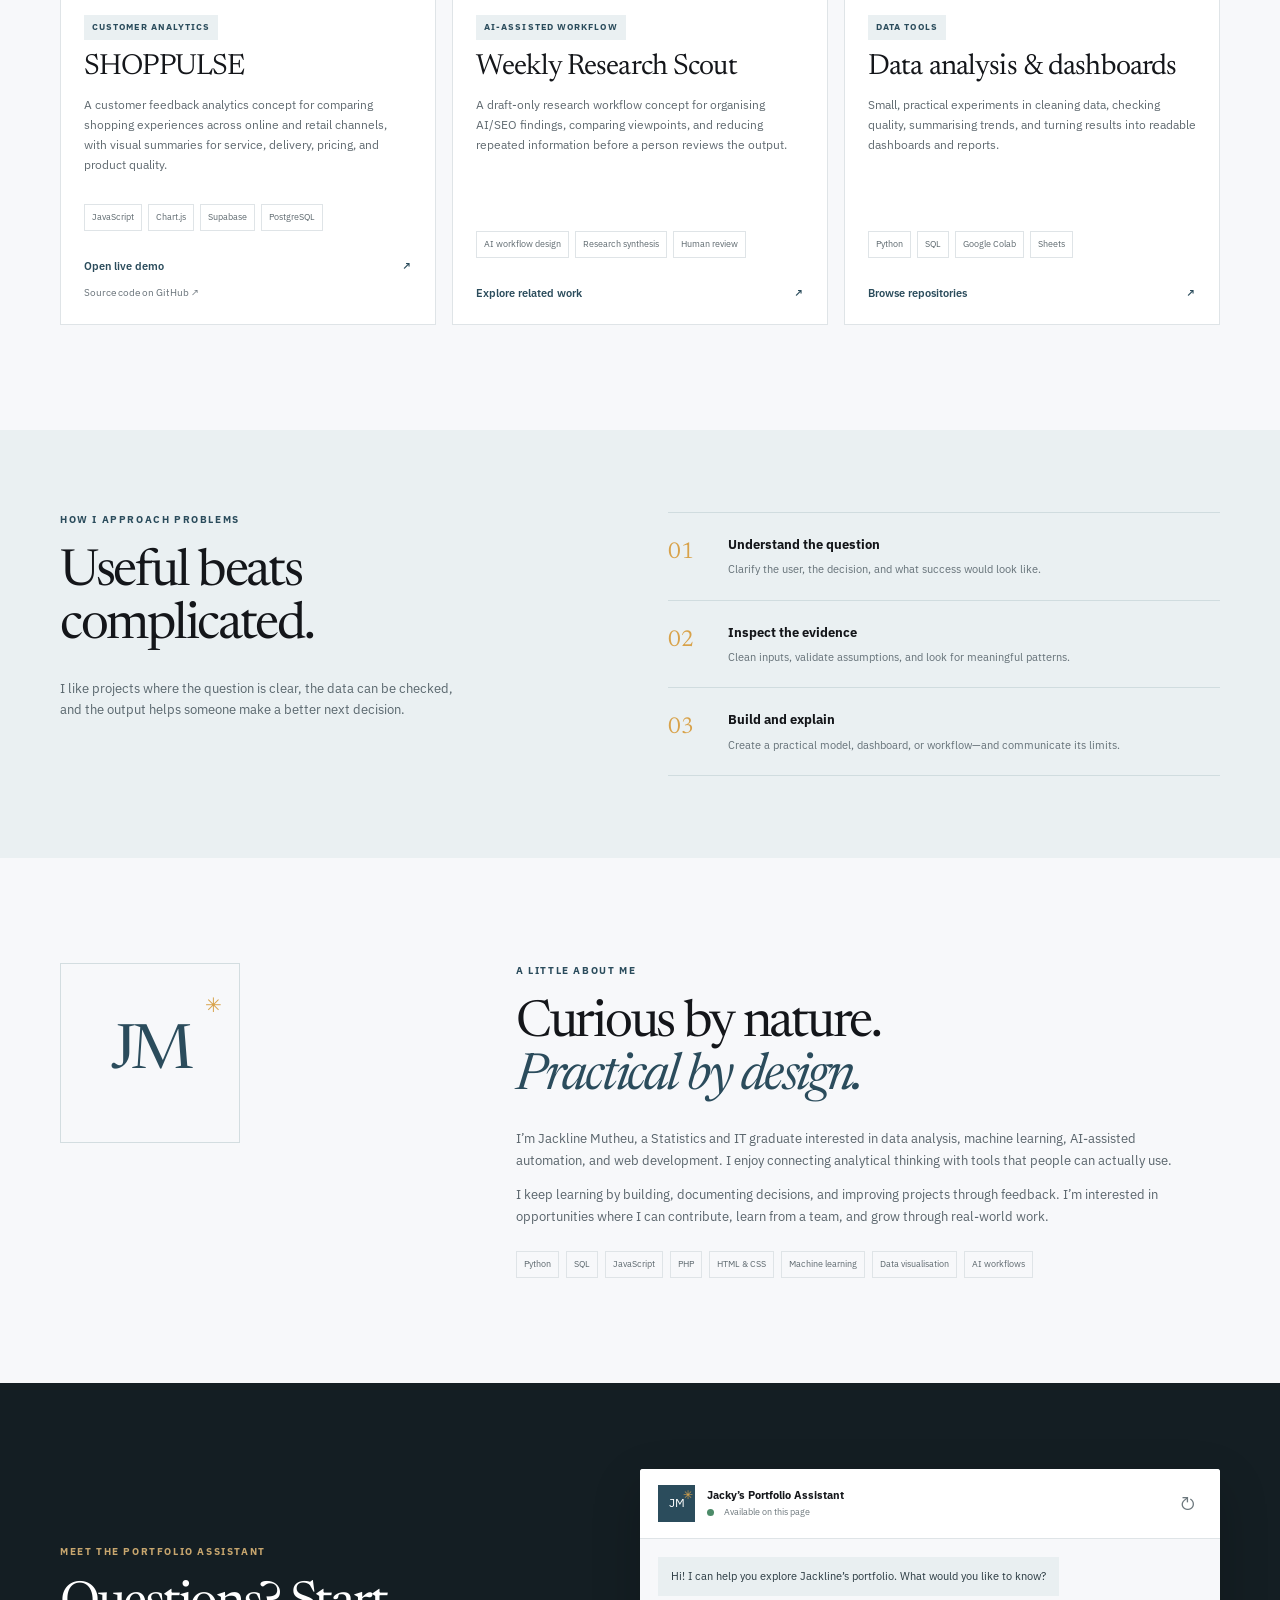
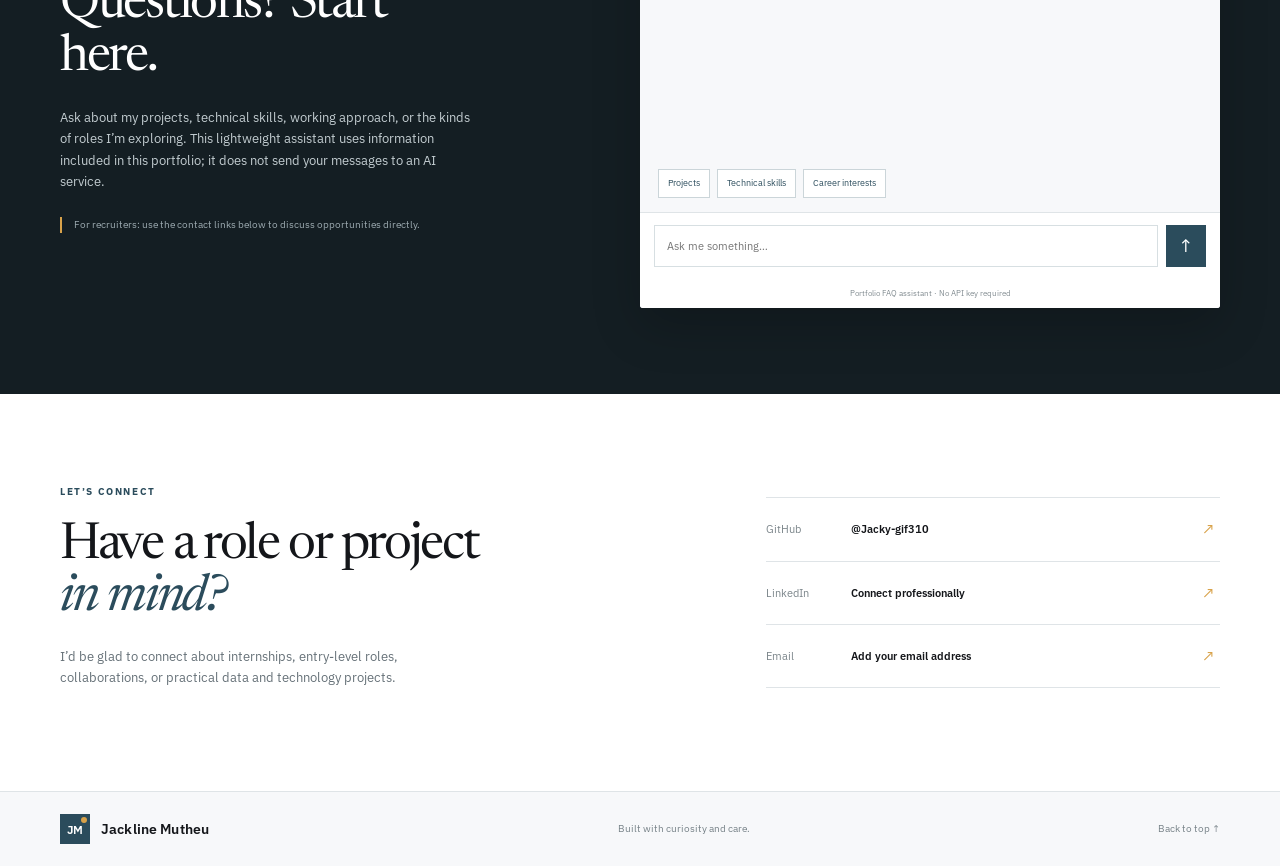
==== commit b6aa8e51: "Update portfolio introduction" ====
--- a/index.html
+++ b/index.html
@@ -26,8 +26,9 @@
     <section class="hero section-wrap" id="top">
       <div class="hero-copy">
         <p class="eyebrow"><span class="status-dot"></span> STATISTICS & IT GRADUATE · OPEN TO OPPORTUNITIES</p>
-        <h1>I turn scattered signals into <em>clear decisions.</em></h1>
-        <p class="hero-lede">I build practical data, machine-learning, and web projects that help people understand what is happening, what matters, and what to do next.</p>
+        <h1>Hi, I’m Jackline Mutheu.</h1>
+        <p style="font-size:14px;font-weight:600;color:var(--blue);margin:15px 0 0;letter-spacing:.01em">Statistics and IT Graduate | Aspiring Data Analyst &amp; AI Enthusiast</p>
+        <p class="hero-lede">I’m a Statistics and IT graduate interested in data analysis, technology, and artificial intelligence. I enjoy learning new tools, building projects, and developing my skills in Python, SQL, machine learning, and web development.</p>
         <div class="hero-actions">
           <a class="button button-dark" href="#work">Explore my work <span>↓</span></a>
           <a class="text-link" href="https://github.com/Jacky-gif310" target="_blank" rel="noreferrer">Explore GitHub ↗</a>
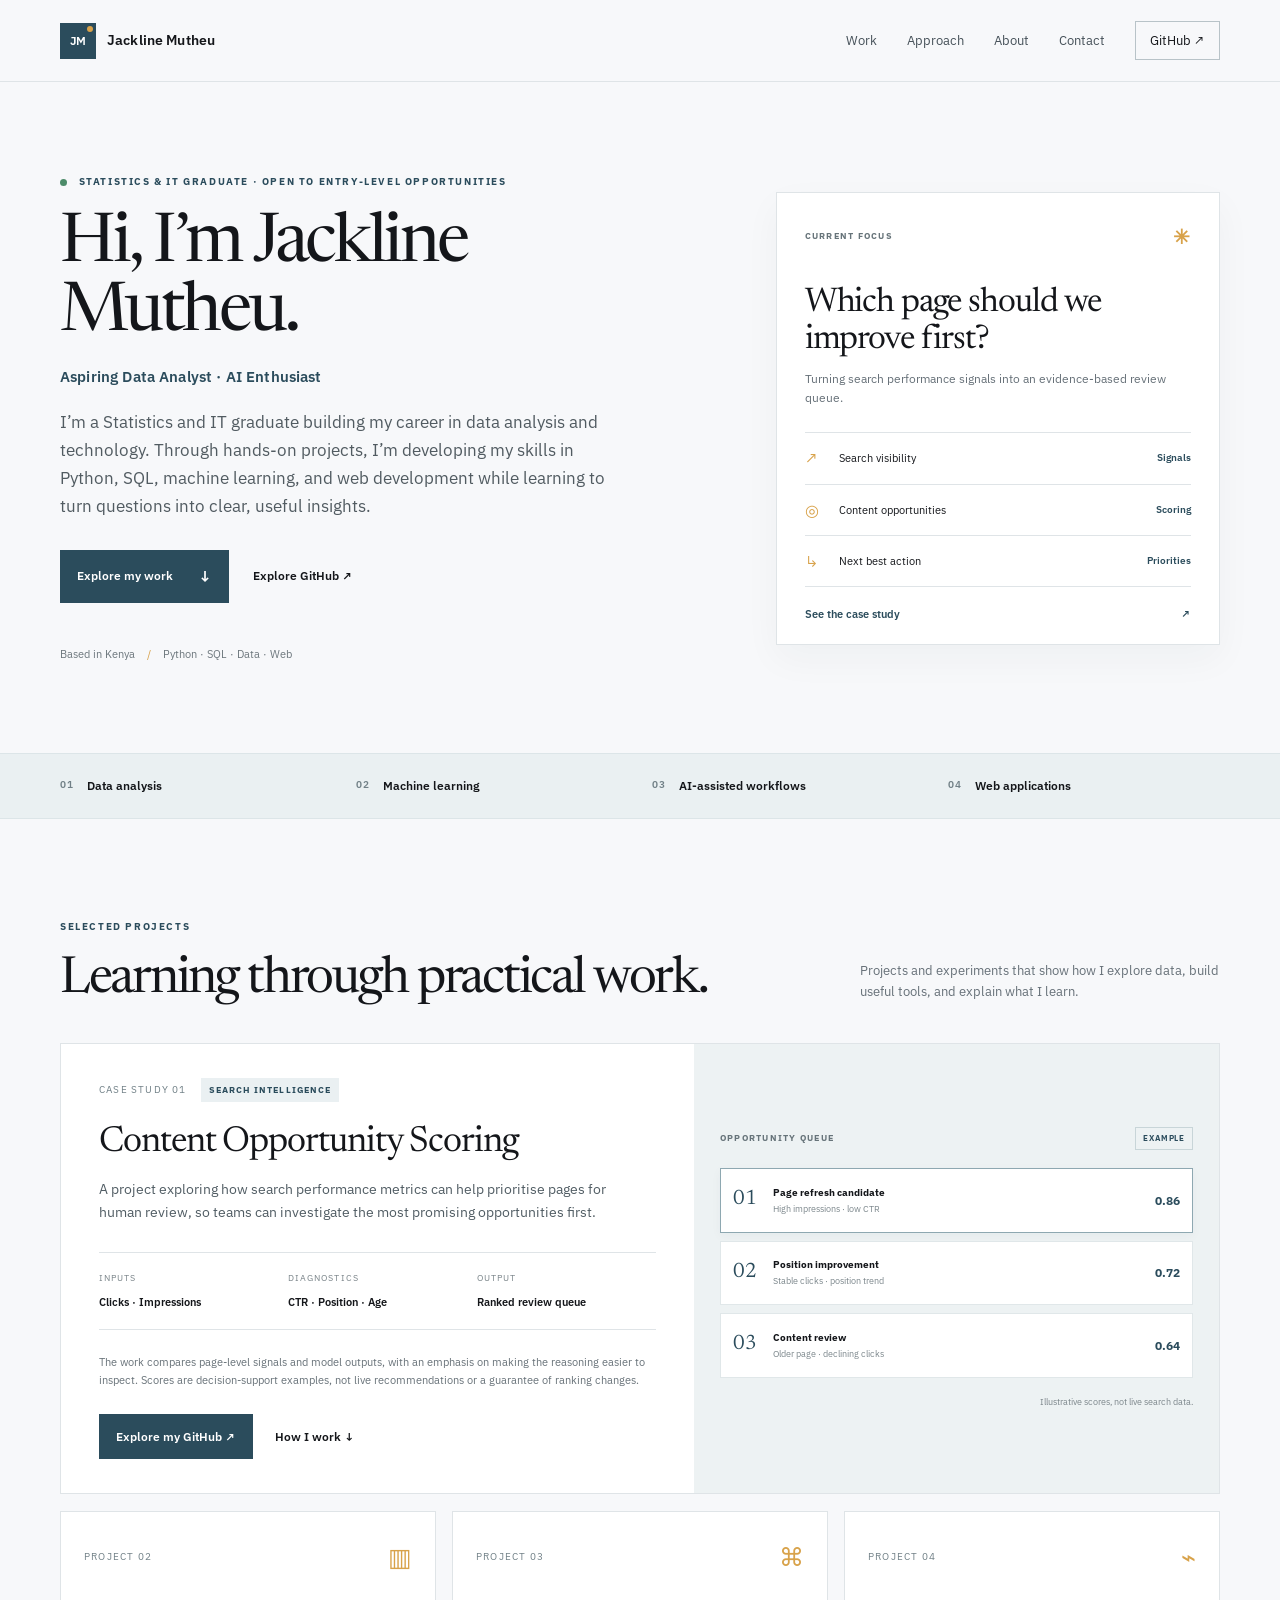
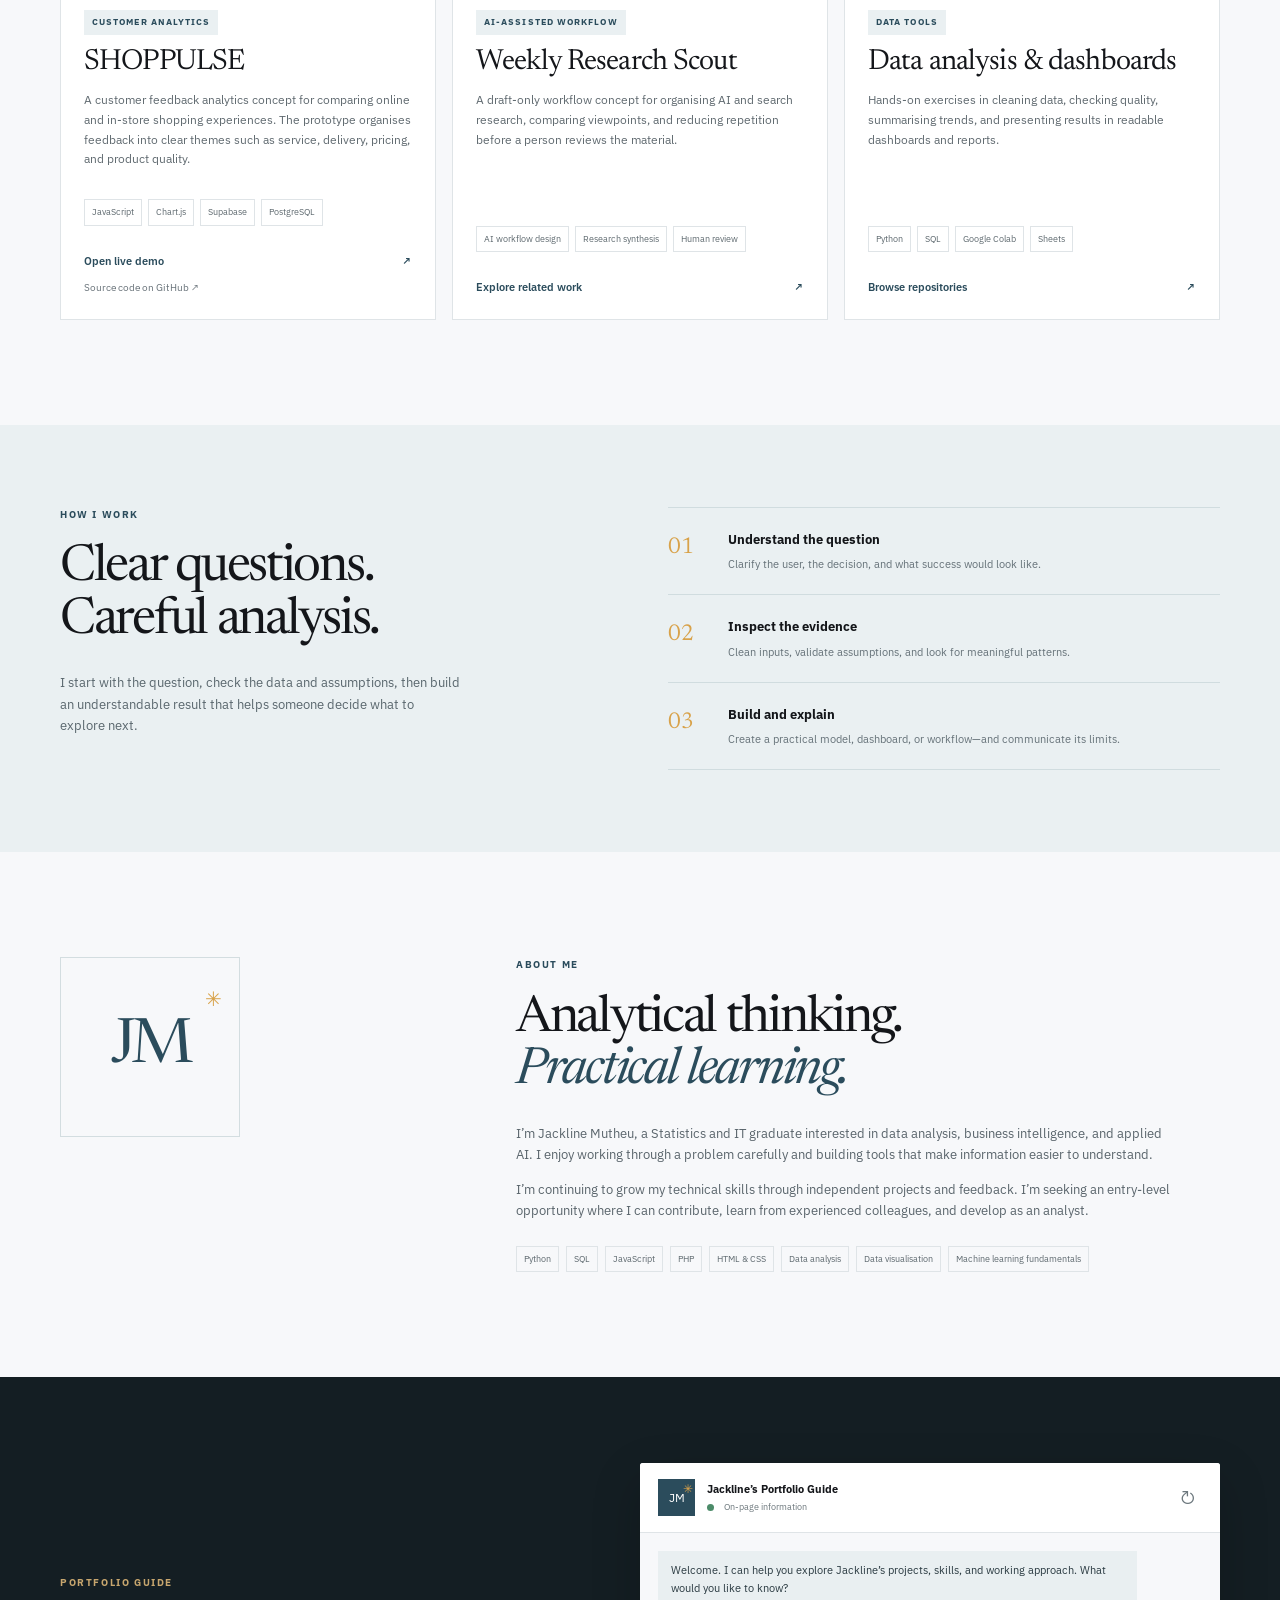
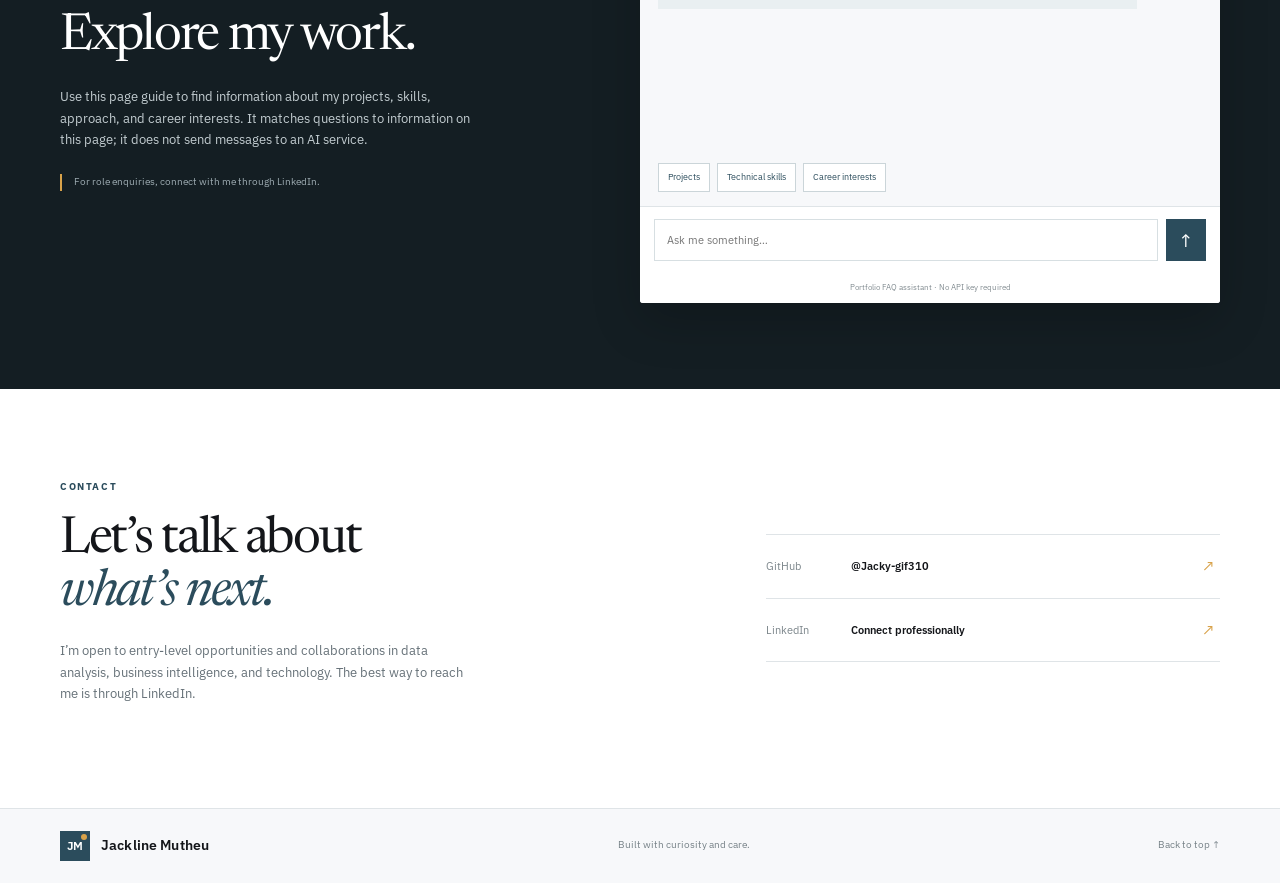
==== commit 4a7d05d6: "Polish portfolio for early-career roles" ====
--- a/index.html
+++ b/index.html
@@ -3,9 +3,9 @@
 <head>
   <meta charset="utf-8">
   <meta name="viewport" content="width=device-width, initial-scale=1">
-  <meta name="description" content="Jackline Mutheu — Statistics and IT graduate building data analysis, machine learning, search intelligence, and practical web tools.">
+  <meta name="description" content="Portfolio of Jackline Mutheu, a Statistics and IT graduate developing practical skills in data analysis, Python, SQL, machine learning, and web development.">
   <meta name="theme-color" content="#2B4C5C">
-  <title>Jackline Mutheu | Data, ML & Search Intelligence</title>
+  <title>Jackline Mutheu | Statistics, Data & Technology</title>
   <link rel="preconnect" href="https://fonts.googleapis.com">
   <link rel="preconnect" href="https://fonts.gstatic.com" crossorigin>
   <link href="https://fonts.googleapis.com/css2?family=IBM+Plex+Sans:wght@400;500;600;700&family=Newsreader:opsz,wght@6..72,400;6..72,500;6..72,600&display=swap" rel="stylesheet">
@@ -25,15 +25,15 @@
   <main id="main">
     <section class="hero section-wrap" id="top">
       <div class="hero-copy">
-        <p class="eyebrow"><span class="status-dot"></span> STATISTICS & IT GRADUATE · OPEN TO OPPORTUNITIES</p>
+        <p class="eyebrow"><span class="status-dot"></span> STATISTICS & IT GRADUATE · OPEN TO ENTRY-LEVEL OPPORTUNITIES</p>
         <h1>Hi, I’m Jackline Mutheu.</h1>
-        <p style="font-size:14px;font-weight:600;color:var(--blue);margin:15px 0 0;letter-spacing:.01em">Statistics and IT Graduate | Aspiring Data Analyst &amp; AI Enthusiast</p>
-        <p class="hero-lede">I’m a Statistics and IT graduate interested in data analysis, technology, and artificial intelligence. I enjoy learning new tools, building projects, and developing my skills in Python, SQL, machine learning, and web development.</p>
+        <p class="hero-role">Aspiring Data Analyst <span aria-hidden="true">·</span> AI Enthusiast</p>
+        <p class="hero-lede">I’m a Statistics and IT graduate building my career in data analysis and technology. Through hands-on projects, I’m developing my skills in Python, SQL, machine learning, and web development while learning to turn questions into clear, useful insights.</p>
         <div class="hero-actions">
           <a class="button button-dark" href="#work">Explore my work <span>↓</span></a>
           <a class="text-link" href="https://github.com/Jacky-gif310" target="_blank" rel="noreferrer">Explore GitHub ↗</a>
         </div>
-        <div class="hero-meta"><span>Based in Kenya</span><span class="meta-separator">/</span><span>Data · ML · Search intelligence · Web</span></div>
+        <div class="hero-meta"><span>Based in Kenya</span><span class="meta-separator">/</span><span>Python · SQL · Data · Web</span></div>
       </div>
       <aside class="hero-card" aria-label="Portfolio focus">
         <div class="card-topline"><span>CURRENT FOCUS</span><span class="tiny-mark">✳</span></div>
@@ -57,22 +57,22 @@
 
     <section class="section-wrap work-section" id="work">
       <div class="section-heading">
-        <div><p class="eyebrow">SELECTED WORK</p><h2>Projects with a purpose.</h2></div>
-        <p class="section-intro">A few examples of how I use data and technology to make information more useful.</p>
+        <div><p class="eyebrow">SELECTED PROJECTS</p><h2>Learning through practical work.</h2></div>
+        <p class="section-intro">Projects and experiments that show how I explore data, build useful tools, and explain what I learn.</p>
       </div>
       <article class="featured-project" id="case-study">
         <div class="featured-main">
           <div class="project-kicker"><span class="project-index">CASE STUDY 01</span><span class="tag">SEARCH INTELLIGENCE</span></div>
           <h3>Content Opportunity Scoring</h3>
-          <p class="project-summary">I explore how search performance metrics can help rank pages for review, rather than treating every page as equally urgent.</p>
+          <p class="project-summary">A project exploring how search performance metrics can help prioritise pages for human review, so teams can investigate the most promising opportunities first.</p>
           <div class="metric-grid">
             <div><span>INPUTS</span><b>Clicks · Impressions</b></div>
             <div><span>DIAGNOSTICS</span><b>CTR · Position · Age</b></div>
             <div><span>OUTPUT</span><b>Ranked review queue</b></div>
           </div>
-          <p class="project-note">Approach: compare page-level signals, test classification models, and make the reasoning behind priorities easier to inspect. Results should be interpreted as decision support—not a guarantee of ranking changes.</p>
+          <p class="project-note">The work compares page-level signals and model outputs, with an emphasis on making the reasoning easier to inspect. Scores are decision-support examples, not live recommendations or a guarantee of ranking changes.</p>
           <div class="project-actions">
-            <a class="button button-dark" href="https://github.com/Jacky-gif310" target="_blank" rel="noreferrer">View GitHub work ↗</a>
+            <a class="button button-dark" href="https://github.com/Jacky-gif310" target="_blank" rel="noreferrer">Explore my GitHub ↗</a>
             <a class="text-link" href="#approach">How I work ↓</a>
           </div>
         </div>
@@ -90,7 +90,7 @@
           <div class="project-card-top"><span class="project-index">PROJECT 02</span><span class="project-symbol">▥</span></div>
           <p class="tag">CUSTOMER ANALYTICS</p>
           <h3>SHOPPULSE</h3>
-          <p>A customer feedback analytics concept for comparing shopping experiences across online and retail channels, with visual summaries for service, delivery, pricing, and product quality.</p>
+          <p>A customer feedback analytics concept for comparing online and in-store shopping experiences. The prototype organises feedback into clear themes such as service, delivery, pricing, and product quality.</p>
           <div class="stack-list"><span>JavaScript</span><span>Chart.js</span><span>Supabase</span><span>PostgreSQL</span></div>
           <a class="card-link" href="https://jacky-gif310.github.io/SHOPPULSE/" target="_blank" rel="noreferrer">Open live demo <span>↗</span></a>
           <a class="secondary-link" href="https://github.com/Jacky-gif310/SHOPPULSE" target="_blank" rel="noreferrer">Source code on GitHub ↗</a>
@@ -99,7 +99,7 @@
           <div class="project-card-top"><span class="project-index">PROJECT 03</span><span class="project-symbol">⌘</span></div>
           <p class="tag">AI-ASSISTED WORKFLOW</p>
           <h3>Weekly Research Scout</h3>
-          <p>A draft-only research workflow concept for organising AI/SEO findings, comparing viewpoints, and reducing repeated information before a person reviews the output.</p>
+          <p>A draft-only workflow concept for organising AI and search research, comparing viewpoints, and reducing repetition before a person reviews the material.</p>
           <div class="stack-list"><span>AI workflow design</span><span>Research synthesis</span><span>Human review</span></div>
           <a class="card-link" href="https://github.com/Jacky-gif310" target="_blank" rel="noreferrer">Explore related work <span>↗</span></a>
         </article>
@@ -107,7 +107,7 @@
           <div class="project-card-top"><span class="project-index">PROJECT 04</span><span class="project-symbol">⌁</span></div>
           <p class="tag">DATA TOOLS</p>
           <h3>Data analysis & dashboards</h3>
-          <p>Small, practical experiments in cleaning data, checking quality, summarising trends, and turning results into readable dashboards and reports.</p>
+          <p>Hands-on exercises in cleaning data, checking quality, summarising trends, and presenting results in readable dashboards and reports.</p>
           <div class="stack-list"><span>Python</span><span>SQL</span><span>Google Colab</span><span>Sheets</span></div>
           <a class="card-link" href="https://github.com/Jacky-gif310" target="_blank" rel="noreferrer">Browse repositories <span>↗</span></a>
         </article>
@@ -116,7 +116,7 @@
 
     <section class="approach-section" id="approach">
       <div class="section-wrap approach-layout">
-        <div><p class="eyebrow">HOW I APPROACH PROBLEMS</p><h2>Useful beats complicated.</h2><p class="approach-lede">I like projects where the question is clear, the data can be checked, and the output helps someone make a better next decision.</p></div>
+        <div><p class="eyebrow">HOW I WORK</p><h2>Clear questions.<br>Careful analysis.</h2><p class="approach-lede">I start with the question, check the data and assumptions, then build an understandable result that helps someone decide what to explore next.</p></div>
         <div class="approach-steps">
           <div class="approach-step"><span>01</span><div><h3>Understand the question</h3><p>Clarify the user, the decision, and what success would look like.</p></div></div>
           <div class="approach-step"><span>02</span><div><h3>Inspect the evidence</h3><p>Clean inputs, validate assumptions, and look for meaningful patterns.</p></div></div>
@@ -127,16 +127,16 @@
 
     <section class="section-wrap about-section" id="about">
       <div class="about-mark">JM<span>✳</span></div>
-      <div class="about-copy"><p class="eyebrow">A LITTLE ABOUT ME</p><h2>Curious by nature.<br><em>Practical by design.</em></h2><p>I’m Jackline Mutheu, a Statistics and IT graduate interested in data analysis, machine learning, AI-assisted automation, and web development. I enjoy connecting analytical thinking with tools that people can actually use.</p><p>I keep learning by building, documenting decisions, and improving projects through feedback. I’m interested in opportunities where I can contribute, learn from a team, and grow through real-world work.</p><div class="skill-cloud"><span>Python</span><span>SQL</span><span>JavaScript</span><span>PHP</span><span>HTML & CSS</span><span>Machine learning</span><span>Data visualisation</span><span>AI workflows</span></div></div>
+      <div class="about-copy"><p class="eyebrow">ABOUT ME</p><h2>Analytical thinking.<br><em>Practical learning.</em></h2><p>I’m Jackline Mutheu, a Statistics and IT graduate interested in data analysis, business intelligence, and applied AI. I enjoy working through a problem carefully and building tools that make information easier to understand.</p><p>I’m continuing to grow my technical skills through independent projects and feedback. I’m seeking an entry-level opportunity where I can contribute, learn from experienced colleagues, and develop as an analyst.</p><div class="skill-cloud"><span>Python</span><span>SQL</span><span>JavaScript</span><span>PHP</span><span>HTML & CSS</span><span>Data analysis</span><span>Data visualisation</span><span>Machine learning fundamentals</span></div></div>
     </section>
 
     <section class="assistant-section">
       <div class="section-wrap assistant-layout">
-        <div class="assistant-intro"><p class="eyebrow">MEET THE PORTFOLIO ASSISTANT</p><h2>Questions? Start here.</h2><p>Ask about my projects, technical skills, working approach, or the kinds of roles I’m exploring. This lightweight assistant uses information included in this portfolio; it does not send your messages to an AI service.</p><div class="assistant-disclaimer">For recruiters: use the contact links below to discuss opportunities directly.</div></div>
+        <div class="assistant-intro"><p class="eyebrow">PORTFOLIO GUIDE</p><h2>Explore my work.</h2><p>Use this page guide to find information about my projects, skills, approach, and career interests. It matches questions to information on this page; it does not send messages to an AI service.</p><div class="assistant-disclaimer">For role enquiries, connect with me through LinkedIn.</div></div>
         <div class="chat-widget" aria-label="Portfolio assistant">
-          <div class="chat-top"><div class="assistant-avatar">JM<span>✳</span></div><div><b>Jacky’s Portfolio Assistant</b><small><span class="status-dot"></span> Available on this page</small></div><button id="clearChat" class="clear-chat" aria-label="Clear conversation" title="Clear conversation">↻</button></div>
+          <div class="chat-top"><div class="assistant-avatar">JM<span>✳</span></div><div><b>Jackline’s Portfolio Guide</b><small><span class="status-dot"></span> On-page information</small></div><button id="clearChat" class="clear-chat" aria-label="Clear conversation" title="Clear conversation">↻</button></div>
           <div id="chatMessages" class="chat-messages" aria-live="polite">
-            <div class="chat-message assistant-message">Hi! I can help you explore Jackline’s portfolio. What would you like to know?</div>
+            <div class="chat-message assistant-message">Welcome. I can help you explore Jackline’s projects, skills, and working approach. What would you like to know?</div>
           </div>
           <div class="suggestion-list" id="suggestionList">
             <button type="button" data-question="What projects has Jackline built?">Projects</button>
@@ -155,11 +155,10 @@
 
     <section class="contact-section" id="contact">
       <div class="section-wrap contact-layout">
-        <div><p class="eyebrow">LET’S CONNECT</p><h2>Have a role or project<br><em>in mind?</em></h2><p>I’d be glad to connect about internships, entry-level roles, collaborations, or practical data and technology projects.</p></div>
+        <div><p class="eyebrow">CONTACT</p><h2>Let’s talk about<br><em>what’s next.</em></h2><p>I’m open to entry-level opportunities and collaborations in data analysis, business intelligence, and technology. The best way to reach me is through LinkedIn.</p></div>
         <div class="contact-links">
           <a href="https://github.com/Jacky-gif310" target="_blank" rel="noreferrer"><span>GitHub</span><b>@Jacky-gif310</b><span>↗</span></a>
           <a href="https://www.linkedin.com/in/jackline-mutheu-27ab01290/" target="_blank" rel="noreferrer"><span>LinkedIn</span><b>Connect professionally</b><span>↗</span></a>
-          <a href="mailto:"><span>Email</span><b>Add your email address</b><span>↗</span></a>
         </div>
       </div>
     </section>
--- a/styles.css
+++ b/styles.css
@@ -2,3 +2,4 @@
 @media(max-width:850px){.hero{grid-template-columns:1fr;gap:45px;padding-top:65px;padding-bottom:65px}.hero-card{max-width:540px}.featured-project{grid-template-columns:1fr}.featured-visual{min-height:300px}.project-grid{grid-template-columns:1fr 1fr}.project-card:last-child{grid-column:1/-1;min-height:300px}.approach-layout,.assistant-layout,.contact-layout{grid-template-columns:1fr;gap:42px}.about-section{grid-template-columns:150px 1fr;gap:8%}.about-mark{width:140px;height:140px;font-size:50px}.assistant-intro h2{max-width:none}.assistant-intro>p:not(.eyebrow){max-width:600px}}
 @media(max-width:600px){.section-wrap{width:calc(100% - 36px)}.site-header{height:68px;padding:0 18px}.menu-toggle{display:block}nav{display:none;position:absolute;top:67px;left:0;right:0;background:var(--paper);padding:18px;flex-direction:column;align-items:stretch;gap:0;border-bottom:1px solid var(--line)}nav.open{display:flex}nav a{padding:12px 5px;border-bottom:1px solid var(--line)}nav .nav-cta{text-align:center;margin-top:10px}.hero{padding-top:50px}.hero h1{font-size:48px}.hero-lede{font-size:15px}.hero-meta{flex-wrap:wrap;margin-top:30px}.proof-strip{grid-template-columns:1fr 1fr;padding:19px 18px;gap:17px}.proof-strip>div{font-size:11px}.work-section{padding-top:70px;padding-bottom:70px}.section-heading{display:block}.section-heading h2,.approach-layout h2,.about-copy h2,.assistant-intro h2,.contact-layout h2{font-size:39px}.section-intro{margin-top:18px}.featured-main{padding:25px 20px}.featured-main h3{font-size:31px}.metric-grid{grid-template-columns:1fr;gap:12px}.metric-grid div{display:grid;grid-template-columns:100px 1fr}.featured-visual{padding:24px 16px}.project-grid{grid-template-columns:1fr}.project-card,.project-card:last-child{grid-column:auto;min-height:0}.project-card{padding:22px}.approach-section{padding:65px 0}.about-section{grid-template-columns:1fr;padding-top:70px;padding-bottom:70px;gap:35px}.about-mark{width:110px;height:110px;font-size:42px}.assistant-section{padding:65px 0}.chat-messages{height:250px}.contact-section{padding:65px 0}.contact-links a{grid-template-columns:62px 1fr 18px}.footer-inner{flex-wrap:wrap;gap:16px}.footer-inner>span{order:3;width:100%}}
 @media(prefers-reduced-motion:reduce){html{scroll-behavior:auto}*,*::before,*::after{transition:none!important}}
+:focus-visible{outline:3px solid var(--gold);outline-offset:3px}.hero-role{font-size:15px;font-weight:600;color:var(--blue);margin:15px 0 0;letter-spacing:.01em}.hero-lede{margin-top:18px}
